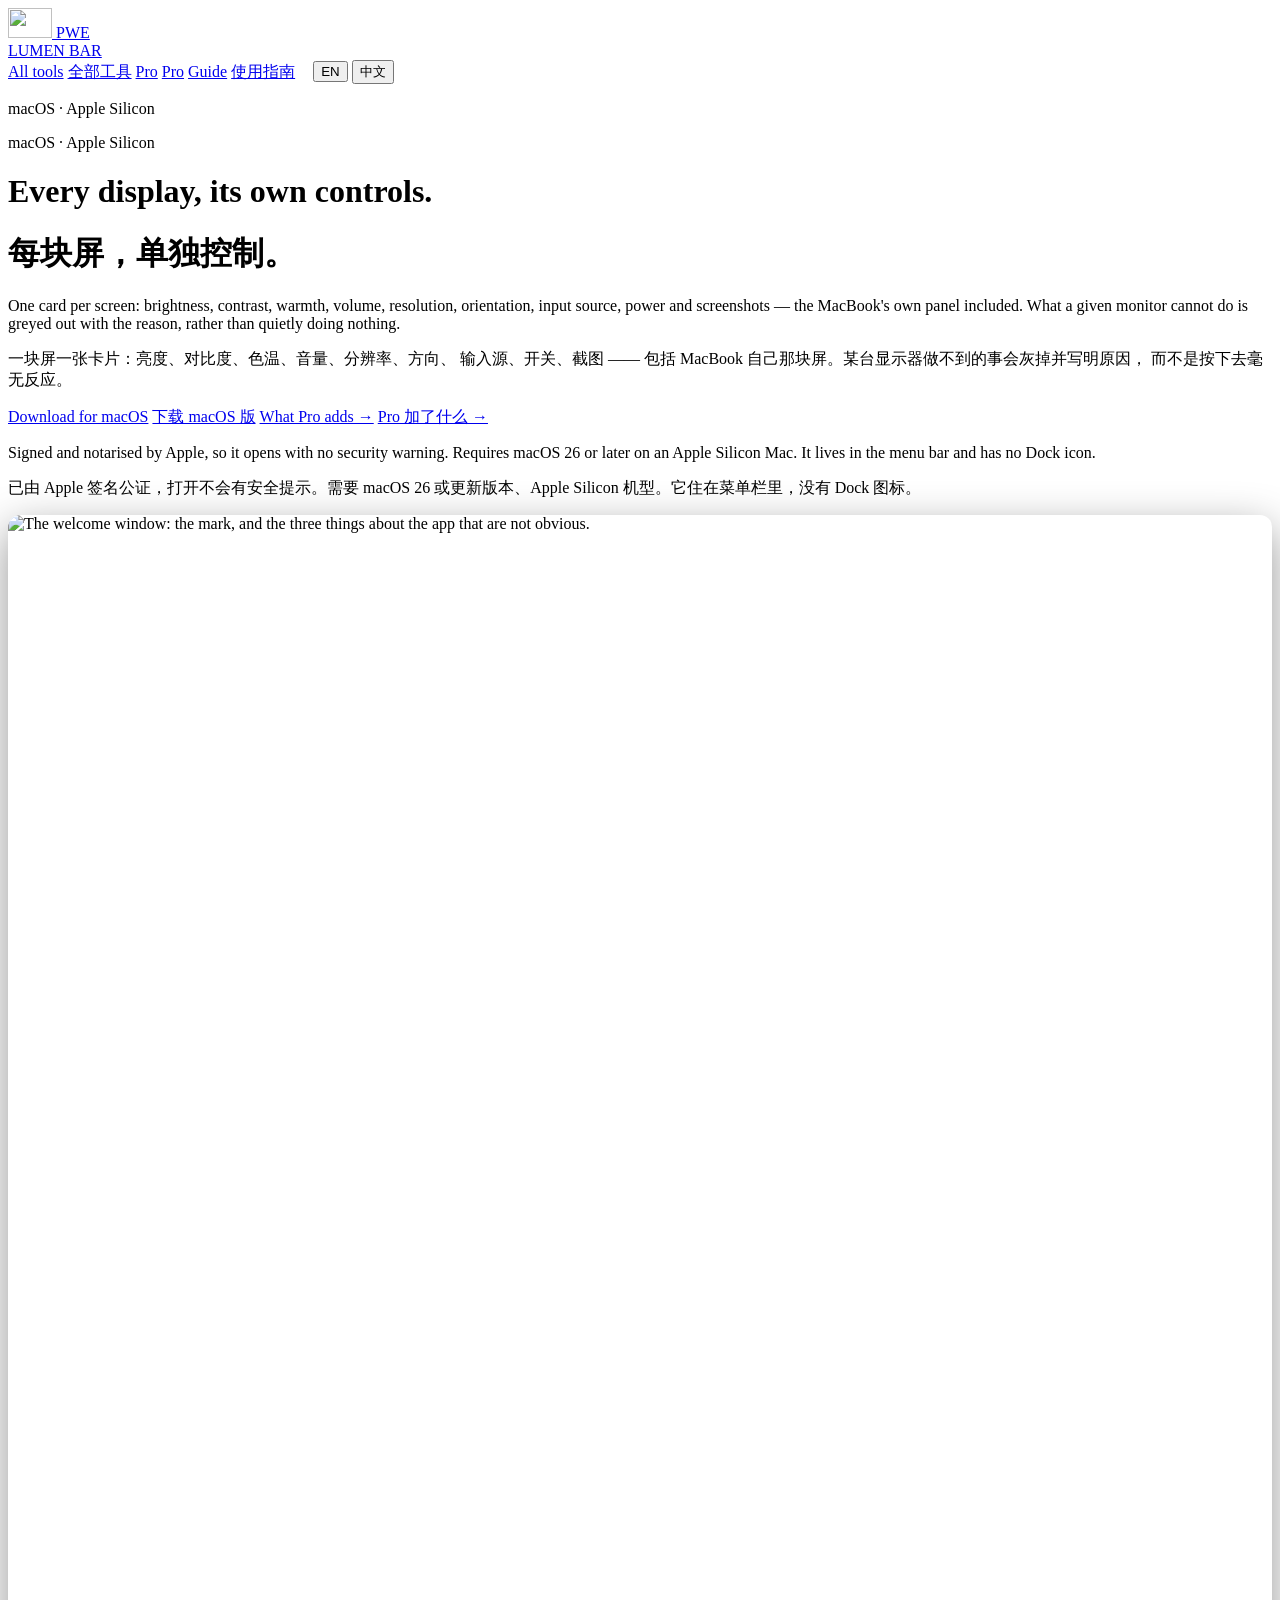
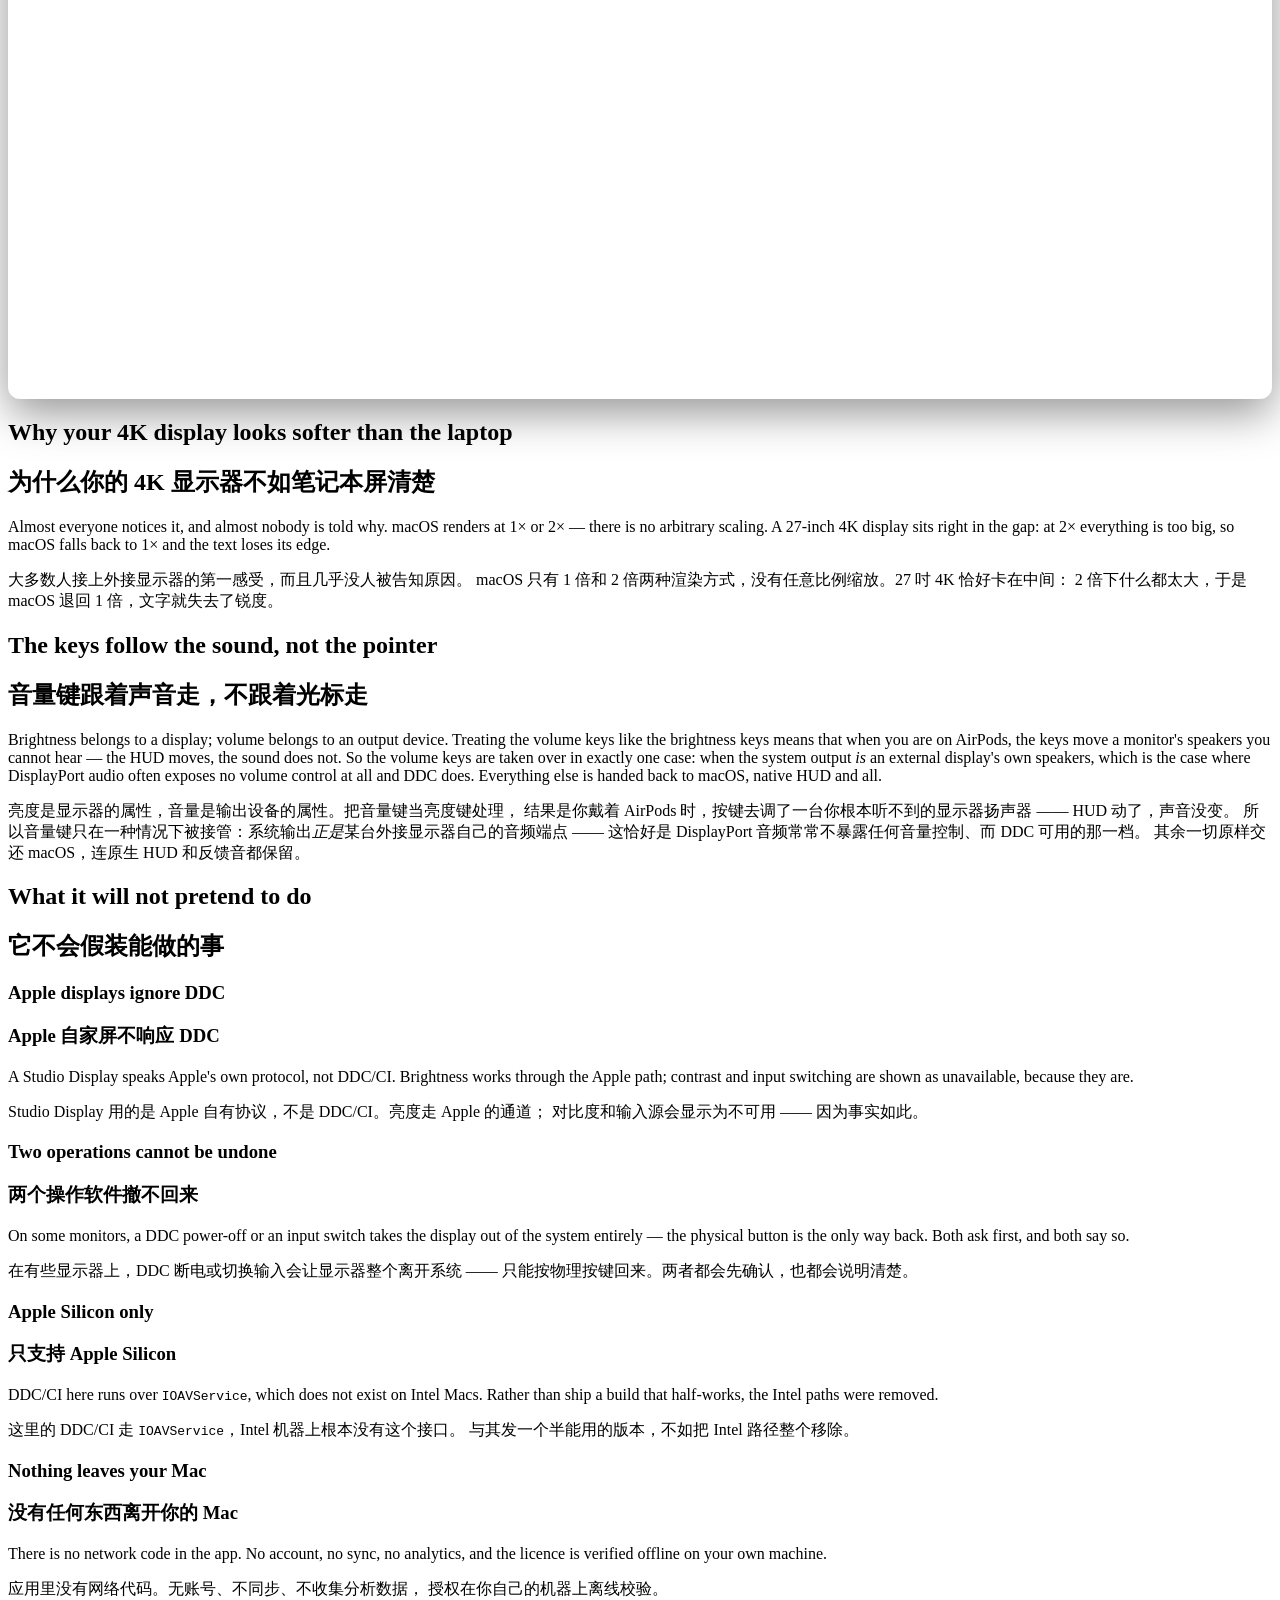
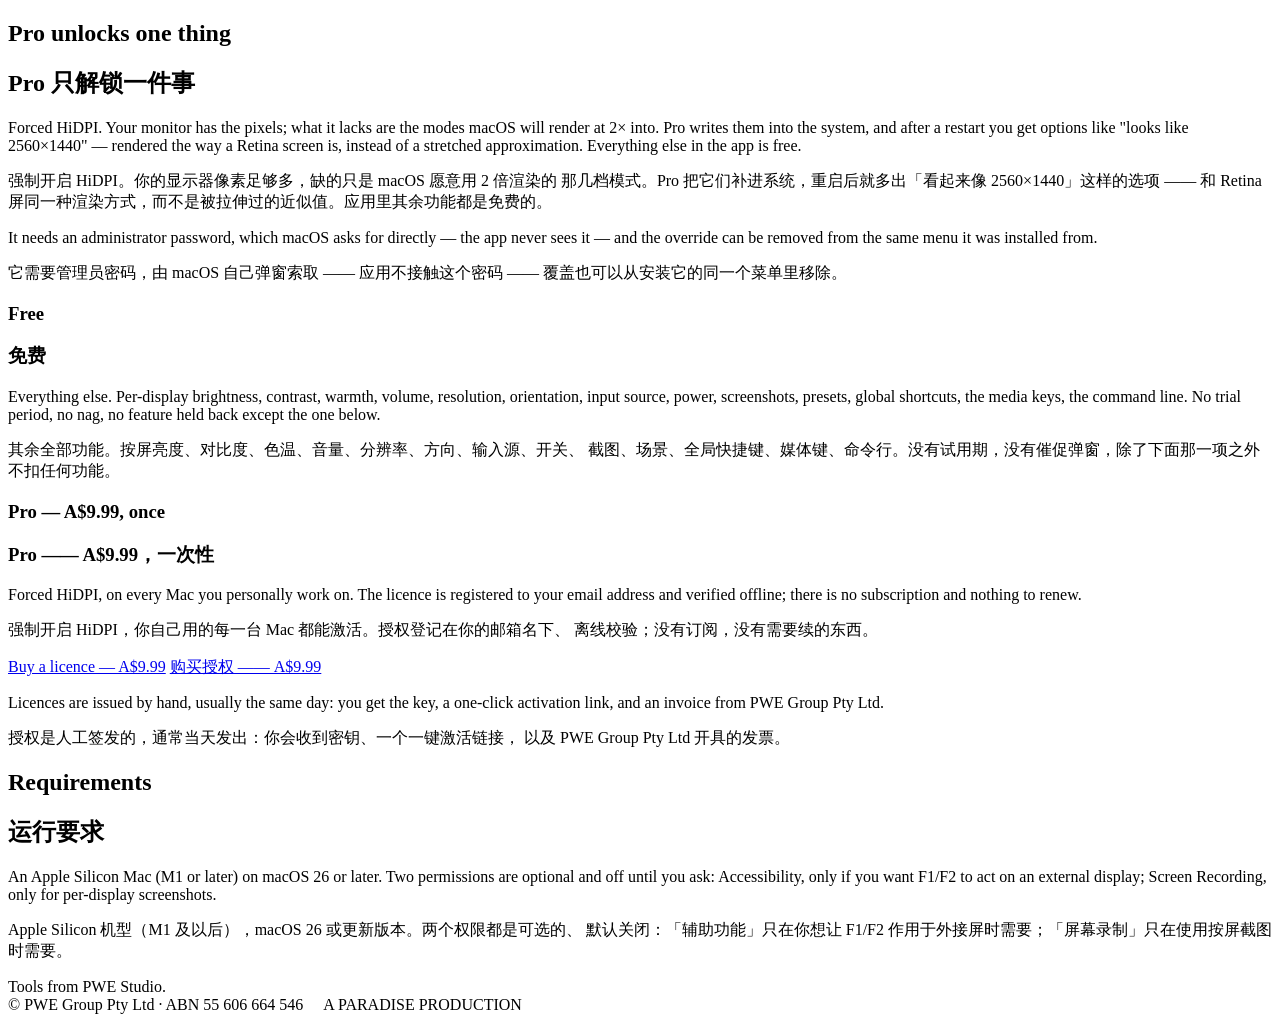
==== site/public/lumen/index.html @ f070adae "Ship the landing page at /lumen, priced, with a guide The page moves to /lumen to match the URL the " ====
<!DOCTYPE html>
<html lang="en">
<head>
<meta charset="utf-8">
<meta name="viewport" content="width=device-width, initial-scale=1">
<title>PWE Lumen Bar — every display, its own controls</title>
<meta name="description" content="A macOS menu bar display controller for Apple Silicon. Per-display brightness, contrast, warmth, volume, resolution, HiDPI, orientation, input source and power — the MacBook's own panel included.">
<link rel="preconnect" href="https://fonts.googleapis.com">
<link rel="preconnect" href="https://fonts.gstatic.com" crossorigin>
<link href="https://fonts.googleapis.com/css2?family=Inter:wght@400;500;600&family=Playfair+Display:wght@500;600&display=swap" rel="stylesheet">
<link rel="stylesheet" href="/style.css">
<link rel="icon" href="/favicon.ico" sizes="any">
<link rel="icon" href="/favicon.svg" type="image/svg+xml">
<link rel="apple-touch-icon" href="/apple-touch-icon.png">
<link rel="manifest" href="/site.webmanifest">
<link rel="canonical" href="https://pwestudio.site/lumen">
<meta property="og:type" content="website">
<meta property="og:site_name" content="PWE Studio">
<meta property="og:url" content="https://pwestudio.site/lumen">
<meta property="og:title" content="PWE Lumen Bar">
<meta property="og:description" content="Every display, its own controls. A macOS menu bar display controller for Apple Silicon.">
<meta name="theme-color" content="#0E1729">
<style>
/* Page-local: the product shots. Everything else is the shared system in /style.css. */
.lb-shot { margin: 0; }
.lb-shot img { display: block; width: 100%; height: auto; border-radius: 12px; }
.lb-hero-shot { box-shadow: 0 14px 44px rgba(0,0,0,0.42); border-radius: 12px; overflow: hidden; }
.lb-figure { margin: 34px 0; }
.lb-figure img { display: block; width: 100%; height: auto; }
</style>
</head>
<body>

<header class="band">
  <div class="wrap wide">
    <div class="bar">
      <a class="lockup" href="/">
        <img src="/wing-amber.svg" alt="" width="44" height="30">
        <span><span class="pwe">PWE</span><br><span class="sub">LUMEN&nbsp;BAR</span></span>
      </a>
      <div style="display:flex;align-items:center;gap:18px">
        <nav>
          <a href="/" data-lang="en">All tools</a>
          <a href="/" data-lang="zh">全部工具</a>
          <a href="#pro" data-lang="en">Pro</a>
          <a href="#pro" data-lang="zh">Pro</a>
          <a href="/lumen/guide" data-lang="en">Guide</a>
          <a href="/lumen/guide" data-lang="zh">使用指南</a>
        </nav>
        <div class="langs">
          <button type="button" data-set="en" aria-pressed="true">EN</button>
          <button type="button" data-set="zh" aria-pressed="false">中文</button>
        </div>
      </div>
    </div>

    <div class="hero-split">
      <div>
        <p class="eyebrow" data-lang="en">macOS · Apple Silicon</p>
        <p class="eyebrow" data-lang="zh">macOS · Apple Silicon</p>
        <h1 data-lang="en">Every display, its own controls.</h1>
        <h1 data-lang="zh">每块屏，单独控制。</h1>
        <p class="dek" data-lang="en">One card per screen: brightness, contrast, warmth, volume,
          resolution, orientation, input source, power and screenshots — the MacBook's own panel
          included. What a given monitor cannot do is greyed out with the reason, rather than
          quietly doing nothing.</p>
        <p class="dek" data-lang="zh">一块屏一张卡片：亮度、对比度、色温、音量、分辨率、方向、
          输入源、开关、截图 —— 包括 MacBook 自己那块屏。某台显示器做不到的事会灰掉并写明原因，
          而不是按下去毫无反应。</p>

        <div class="hero-cta">
          <a class="cta amber" href="/lumen/download/PWE-Lumen-Bar.dmg" data-lang="en">Download for macOS</a>
          <a class="cta amber" href="/lumen/download/PWE-Lumen-Bar.dmg" data-lang="zh">下载 macOS 版</a>
          <a class="cta light" href="#pro" data-lang="en">What Pro adds →</a>
          <a class="cta light" href="#pro" data-lang="zh">Pro 加了什么 →</a>
        </div>
        <p class="hero-note" data-lang="en">Signed and notarised by Apple, so it opens with no security
          warning. Requires macOS 26 or later on an Apple Silicon Mac. It lives in the menu bar and has
          no Dock icon.</p>
        <p class="hero-note" data-lang="zh">已由 Apple 签名公证，打开不会有安全提示。需要 macOS 26
          或更新版本、Apple Silicon 机型。它住在菜单栏里，没有 Dock 图标。</p>
      </div>

      <figure class="lb-shot lb-hero-shot">
        <!-- 🔴 Replace with a real capture of the panel, one per language.
             It needs a person at the keyboard: the popover cannot be captured
             from a script. -->
        <img src="/lumen/img/welcome.png" alt="The welcome window: the mark, and the three things about the app that are not obvious." loading="eager" width="920" height="1080">
      </figure>
    </div>
  </div>
</header>

<main class="wrap">

  <h2 data-lang="en">Why your 4K display looks softer than the laptop</h2>
  <h2 data-lang="zh">为什么你的 4K 显示器不如笔记本屏清楚</h2>
  <p class="lede" data-lang="en">Almost everyone notices it, and almost nobody is told why. macOS
    renders at 1× or 2× — there is no arbitrary scaling. A 27-inch 4K display sits right in the gap:
    at 2× everything is too big, so macOS falls back to 1× and the text loses its edge.</p>
  <p class="lede" data-lang="zh">大多数人接上外接显示器的第一感受，而且几乎没人被告知原因。
    macOS 只有 1 倍和 2 倍两种渲染方式，没有任意比例缩放。27 吋 4K 恰好卡在中间：
    2 倍下什么都太大，于是 macOS 退回 1 倍，文字就失去了锐度。</p>

  <h2 data-lang="en">The keys follow the sound, not the pointer</h2>
  <h2 data-lang="zh">音量键跟着声音走，不跟着光标走</h2>
  <p data-lang="en">Brightness belongs to a display; volume belongs to an output device. Treating the
    volume keys like the brightness keys means that when you are on AirPods, the keys move a monitor's
    speakers you cannot hear — the HUD moves, the sound does not. So the volume keys are taken over in
    exactly one case: when the system output <em>is</em> an external display's own speakers, which is
    the case where DisplayPort audio often exposes no volume control at all and DDC does. Everything
    else is handed back to macOS, native HUD and all.</p>
  <p data-lang="zh">亮度是显示器的属性，音量是输出设备的属性。把音量键当亮度键处理，
    结果是你戴着 AirPods 时，按键去调了一台你根本听不到的显示器扬声器 —— HUD 动了，声音没变。
    所以音量键只在一种情况下被接管：系统输出<em>正是</em>某台外接显示器自己的音频端点 ——
    这恰好是 DisplayPort 音频常常不暴露任何音量控制、而 DDC 可用的那一档。
    其余一切原样交还 macOS，连原生 HUD 和反馈音都保留。</p>

  <h2 data-lang="en">What it will not pretend to do</h2>
  <h2 data-lang="zh">它不会假装能做的事</h2>
  <div class="grid">
    <div class="card">
      <h3 data-lang="en">Apple displays ignore DDC</h3>
      <h3 data-lang="zh">Apple 自家屏不响应 DDC</h3>
      <p data-lang="en">A Studio Display speaks Apple's own protocol, not DDC/CI. Brightness works
        through the Apple path; contrast and input switching are shown as unavailable, because they
        are.</p>
      <p data-lang="zh">Studio Display 用的是 Apple 自有协议，不是 DDC/CI。亮度走 Apple 的通道；
        对比度和输入源会显示为不可用 —— 因为事实如此。</p>
    </div>
    <div class="card">
      <h3 data-lang="en">Two operations cannot be undone</h3>
      <h3 data-lang="zh">两个操作软件撤不回来</h3>
      <p data-lang="en">On some monitors, a DDC power-off or an input switch takes the display out of
        the system entirely — the physical button is the only way back. Both ask first, and both say
        so.</p>
      <p data-lang="zh">在有些显示器上，DDC 断电或切换输入会让显示器整个离开系统 ——
        只能按物理按键回来。两者都会先确认，也都会说明清楚。</p>
    </div>
    <div class="card">
      <h3 data-lang="en">Apple Silicon only</h3>
      <h3 data-lang="zh">只支持 Apple Silicon</h3>
      <p data-lang="en">DDC/CI here runs over <code>IOAVService</code>, which does not exist on Intel
        Macs. Rather than ship a build that half-works, the Intel paths were removed.</p>
      <p data-lang="zh">这里的 DDC/CI 走 <code>IOAVService</code>，Intel 机器上根本没有这个接口。
        与其发一个半能用的版本，不如把 Intel 路径整个移除。</p>
    </div>
    <div class="card">
      <h3 data-lang="en">Nothing leaves your Mac</h3>
      <h3 data-lang="zh">没有任何东西离开你的 Mac</h3>
      <p data-lang="en">There is no network code in the app. No account, no sync, no analytics, and the
        licence is verified offline on your own machine.</p>
      <p data-lang="zh">应用里没有网络代码。无账号、不同步、不收集分析数据，
        授权在你自己的机器上离线校验。</p>
    </div>
  </div>

  <div id="pro">
    <h2 data-lang="en">Pro unlocks one thing</h2>
    <h2 data-lang="zh">Pro 只解锁一件事</h2>
  </div>
  <p class="lede" data-lang="en">Forced HiDPI. Your monitor has the pixels; what it lacks are the modes
    macOS will render at 2× into. Pro writes them into the system, and after a restart you get options
    like "looks like 2560×1440" — rendered the way a Retina screen is, instead of a stretched
    approximation. Everything else in the app is free.</p>
  <p class="lede" data-lang="zh">强制开启 HiDPI。你的显示器像素足够多，缺的只是 macOS 愿意用 2 倍渲染的
    那几档模式。Pro 把它们补进系统，重启后就多出「看起来像 2560×1440」这样的选项 ——
    和 Retina 屏同一种渲染方式，而不是被拉伸过的近似值。应用里其余功能都是免费的。</p>
  <p data-lang="en">It needs an administrator password, which macOS asks for directly — the app never
    sees it — and the override can be removed from the same menu it was installed from.</p>
  <p data-lang="zh">它需要管理员密码，由 macOS 自己弹窗索取 —— 应用不接触这个密码 ——
    覆盖也可以从安装它的同一个菜单里移除。</p>

  <div class="grid">
    <div class="card">
      <h3 data-lang="en">Free</h3>
      <h3 data-lang="zh">免费</h3>
      <p data-lang="en">Everything else. Per-display brightness, contrast, warmth, volume, resolution,
        orientation, input source, power, screenshots, presets, global shortcuts, the media keys, the
        command line. No trial period, no nag, no feature held back except the one below.</p>
      <p data-lang="zh">其余全部功能。按屏亮度、对比度、色温、音量、分辨率、方向、输入源、开关、
        截图、场景、全局快捷键、媒体键、命令行。没有试用期，没有催促弹窗，除了下面那一项之外
        不扣任何功能。</p>
    </div>
    <div class="card">
      <h3 data-lang="en">Pro — A$9.99, once</h3>
      <h3 data-lang="zh">Pro —— A$9.99，一次性</h3>
      <p data-lang="en">Forced HiDPI, on every Mac you personally work on. The licence is registered to
        your email address and verified offline; there is no subscription and nothing to renew.</p>
      <p data-lang="zh">强制开启 HiDPI，你自己用的每一台 Mac 都能激活。授权登记在你的邮箱名下、
        离线校验；没有订阅，没有需要续的东西。</p>
      <p>
        <a class="cta amber" href="mailto:lee.liu.melbourne@gmail.com?subject=PWE%20Lumen%20Bar%20Pro%20licence&body=Hi%20Lee%2C%0A%0AI%27d%20like%20to%20buy%20a%20PWE%20Lumen%20Bar%20Pro%20licence%20%28A%249.99%29.%0A%0AName%3A%0AEmail%20the%20licence%20should%20be%20registered%20to%3A%0A%0AThanks%2C%0A" data-lang="en">Buy a licence — A$9.99</a>
        <a class="cta amber" href="mailto:lee.liu.melbourne@gmail.com?subject=PWE%20Lumen%20Bar%20Pro%20%E6%8E%88%E6%9D%83&body=Lee%20%E4%BD%A0%E5%A5%BD%EF%BC%8C%0A%0A%E6%88%91%E6%83%B3%E8%B4%AD%E4%B9%B0%E4%B8%80%E5%BC%A0%20PWE%20Lumen%20Bar%20Pro%20%E6%8E%88%E6%9D%83%EF%BC%88A%249.99%EF%BC%89%E3%80%82%0A%0A%E5%A7%93%E5%90%8D%EF%BC%9A%0A%E6%8E%88%E6%9D%83%E7%99%BB%E8%AE%B0%E9%82%AE%E7%AE%B1%EF%BC%9A%0A%0A%E8%B0%A2%E8%B0%A2%EF%BC%8C%0A" data-lang="zh">购买授权 —— A$9.99</a>
      </p>
    </div>
  </div>
  <p class="hero-note" data-lang="en">Licences are issued by hand, usually the same day: you get the key,
    a one-click activation link, and an invoice from PWE Group Pty Ltd.</p>
  <p class="hero-note" data-lang="zh">授权是人工签发的，通常当天发出：你会收到密钥、一个一键激活链接，
    以及 PWE Group Pty Ltd 开具的发票。</p>

  <h2 data-lang="en">Requirements</h2>
  <h2 data-lang="zh">运行要求</h2>
  <p data-lang="en">An Apple Silicon Mac (M1 or later) on macOS 26 or later. Two permissions are
    optional and off until you ask: Accessibility, only if you want F1/F2 to act on an external
    display; Screen Recording, only for per-display screenshots.</p>
  <p data-lang="zh">Apple Silicon 机型（M1 及以后），macOS 26 或更新版本。两个权限都是可选的、
    默认关闭：「辅助功能」只在你想让 F1/F2 作用于外接屏时需要；「屏幕录制」只在使用按屏截图时需要。</p>

</main>

<footer class="wrap wide">
  <span><span class="sig">Tools from PWE Studio.</span><br>© PWE Group Pty Ltd · ABN 55 606 664 546</span>
  <span class="credit"><img src="/wing-navy.svg" alt="" width="16" height="11">A PARADISE PRODUCTION</span>
</footer>

<script>
(function () {
  var saved = null;
  try { saved = localStorage.getItem("pwe-lang"); } catch (e) {}
  var prefersZh = (navigator.language || "en").toLowerCase().indexOf("zh") === 0;
  set(saved || (prefersZh ? "zh" : "en"));
  document.querySelectorAll(".langs button").forEach(function (b) {
    b.addEventListener("click", function () { set(b.dataset.set); });
  });
  function set(l) {
    document.documentElement.lang = l;
    try { localStorage.setItem("pwe-lang", l); } catch (e) {}
    document.querySelectorAll(".langs button").forEach(function (b) {
      b.setAttribute("aria-pressed", String(b.dataset.set === l));
    });
  }
})();
</script>
</body>
</html>
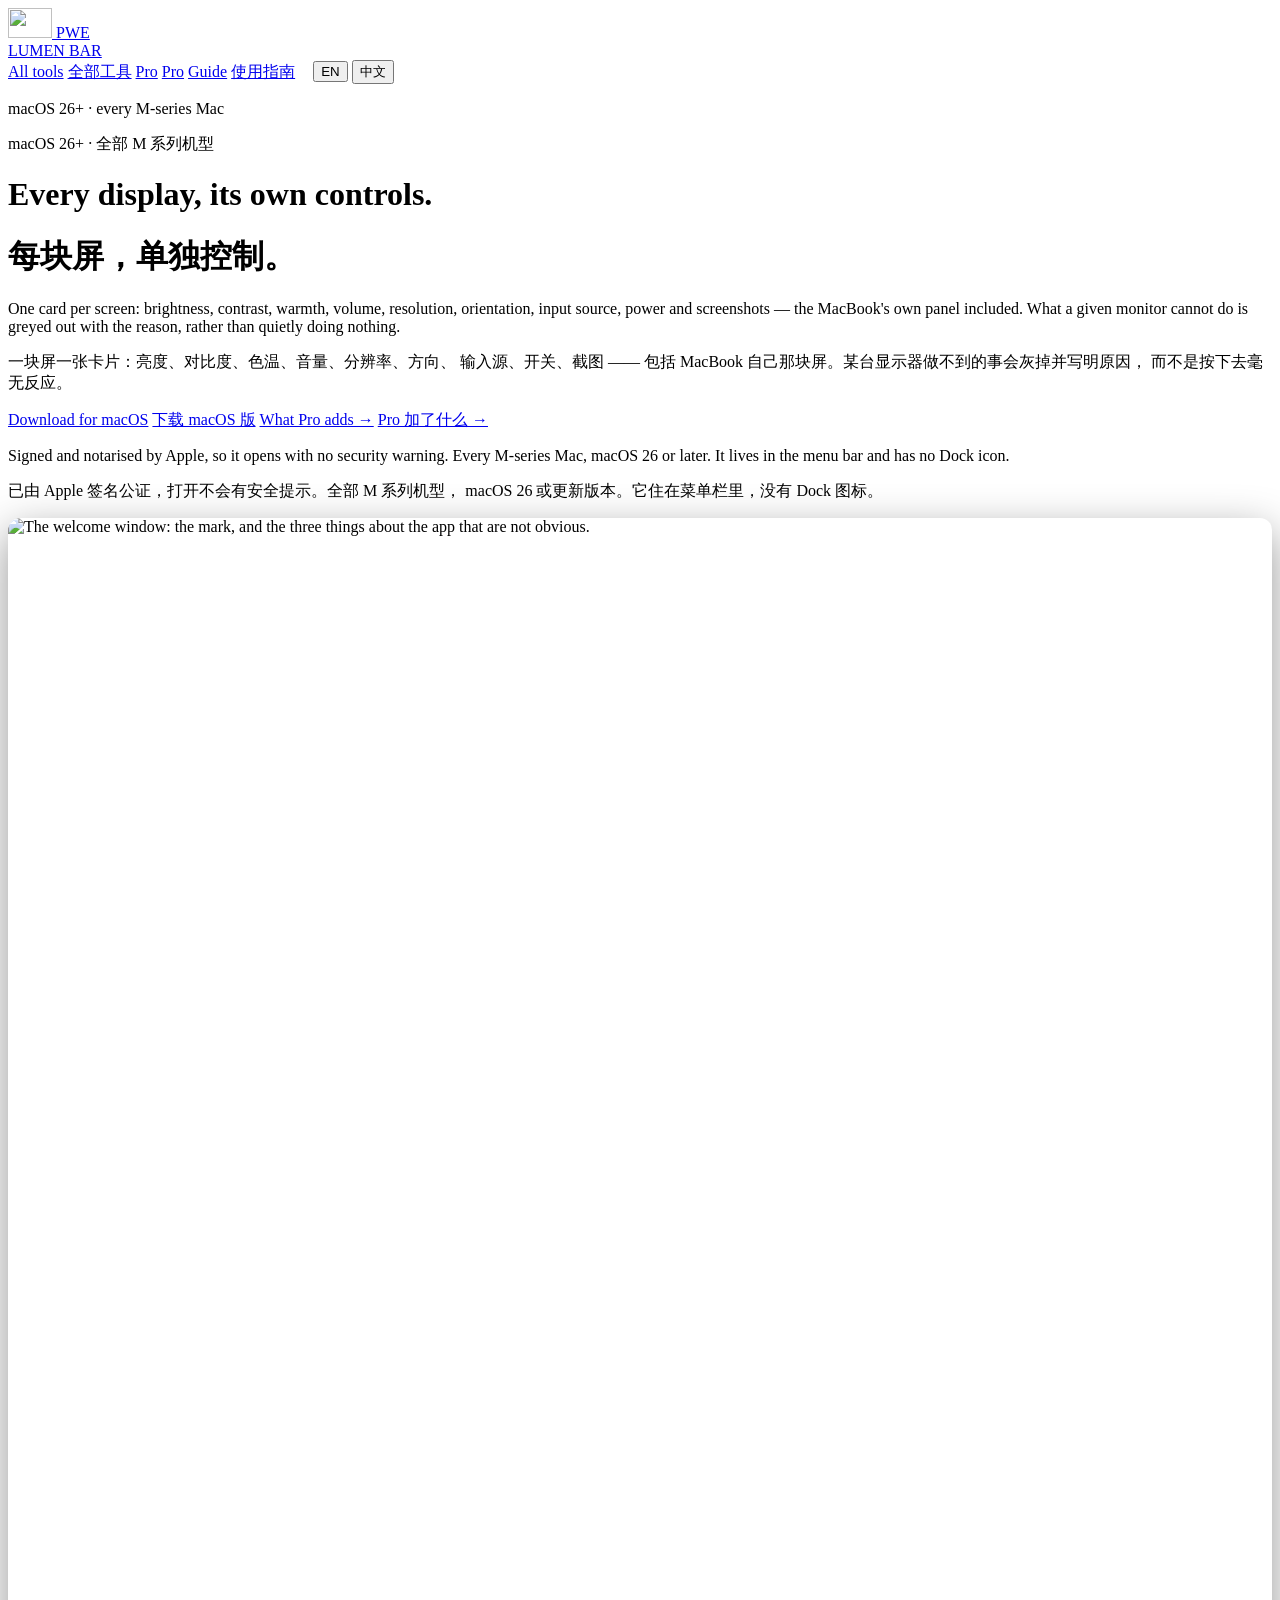
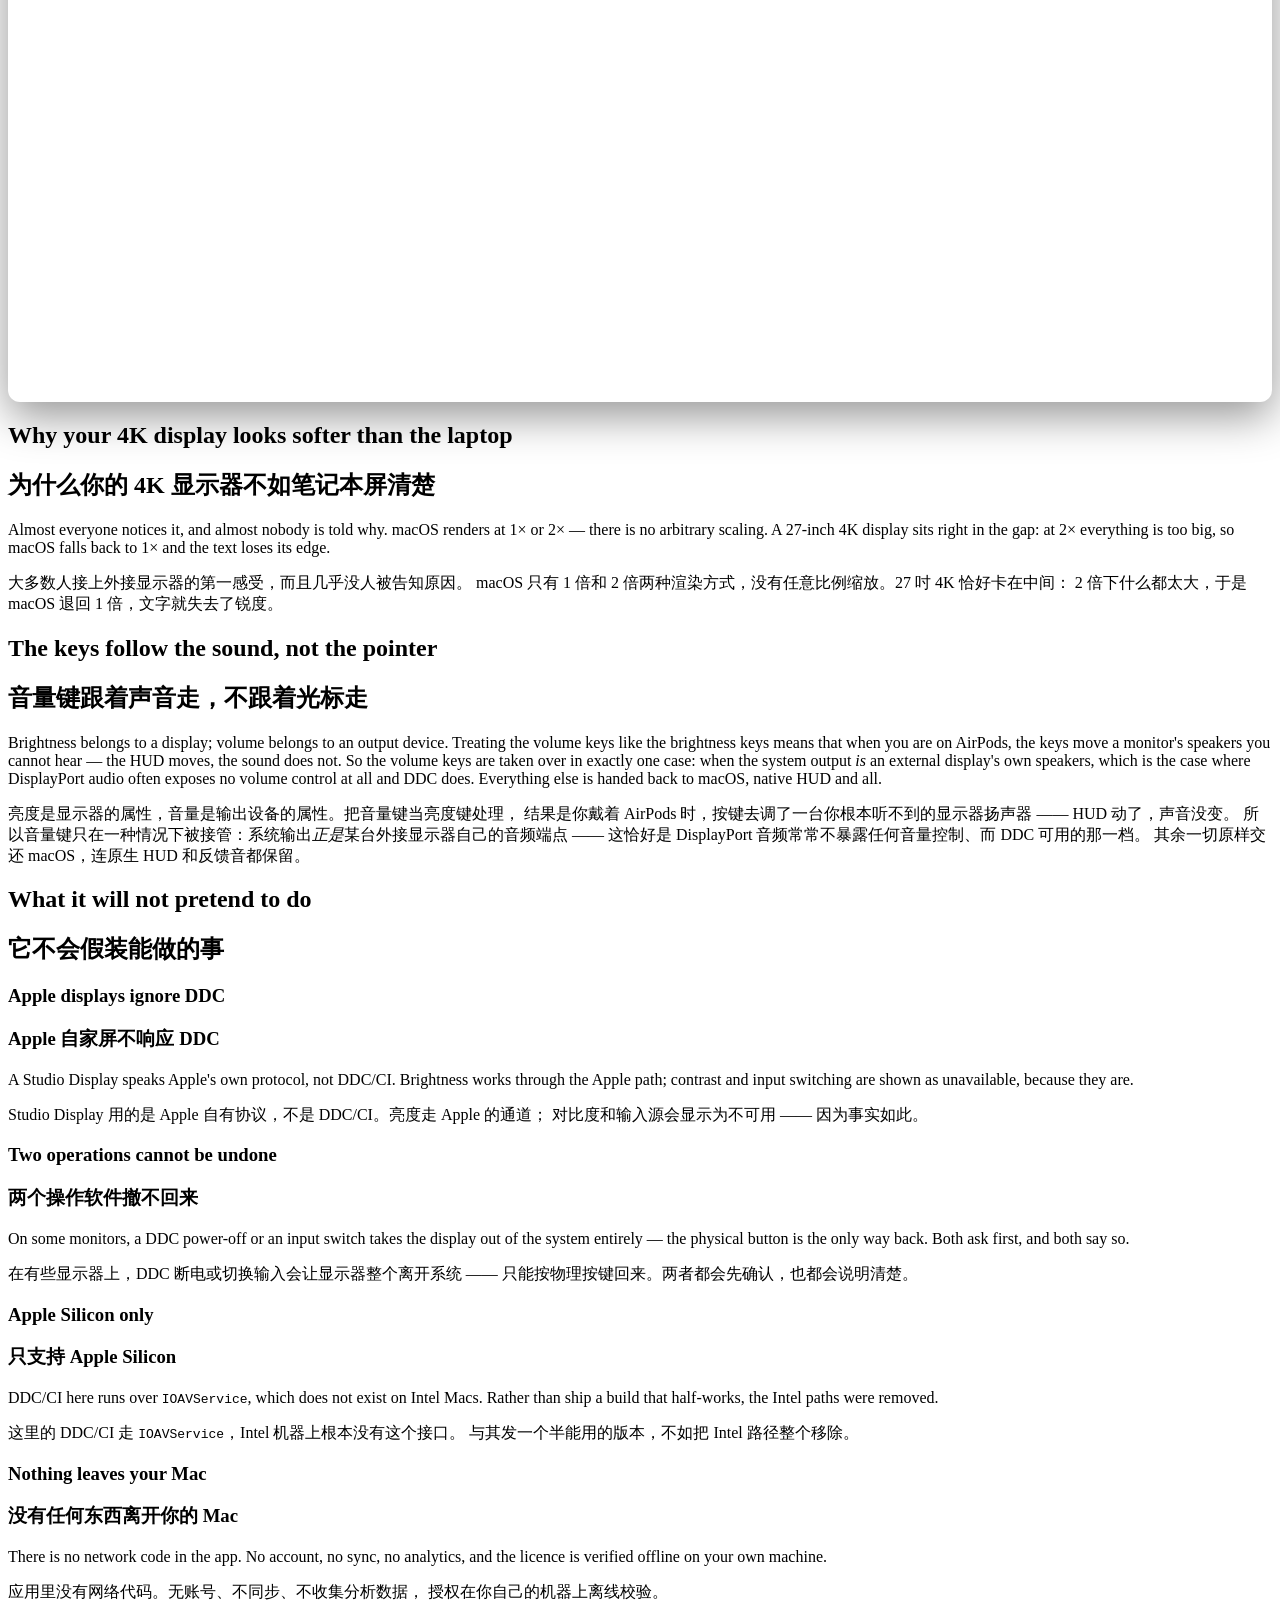
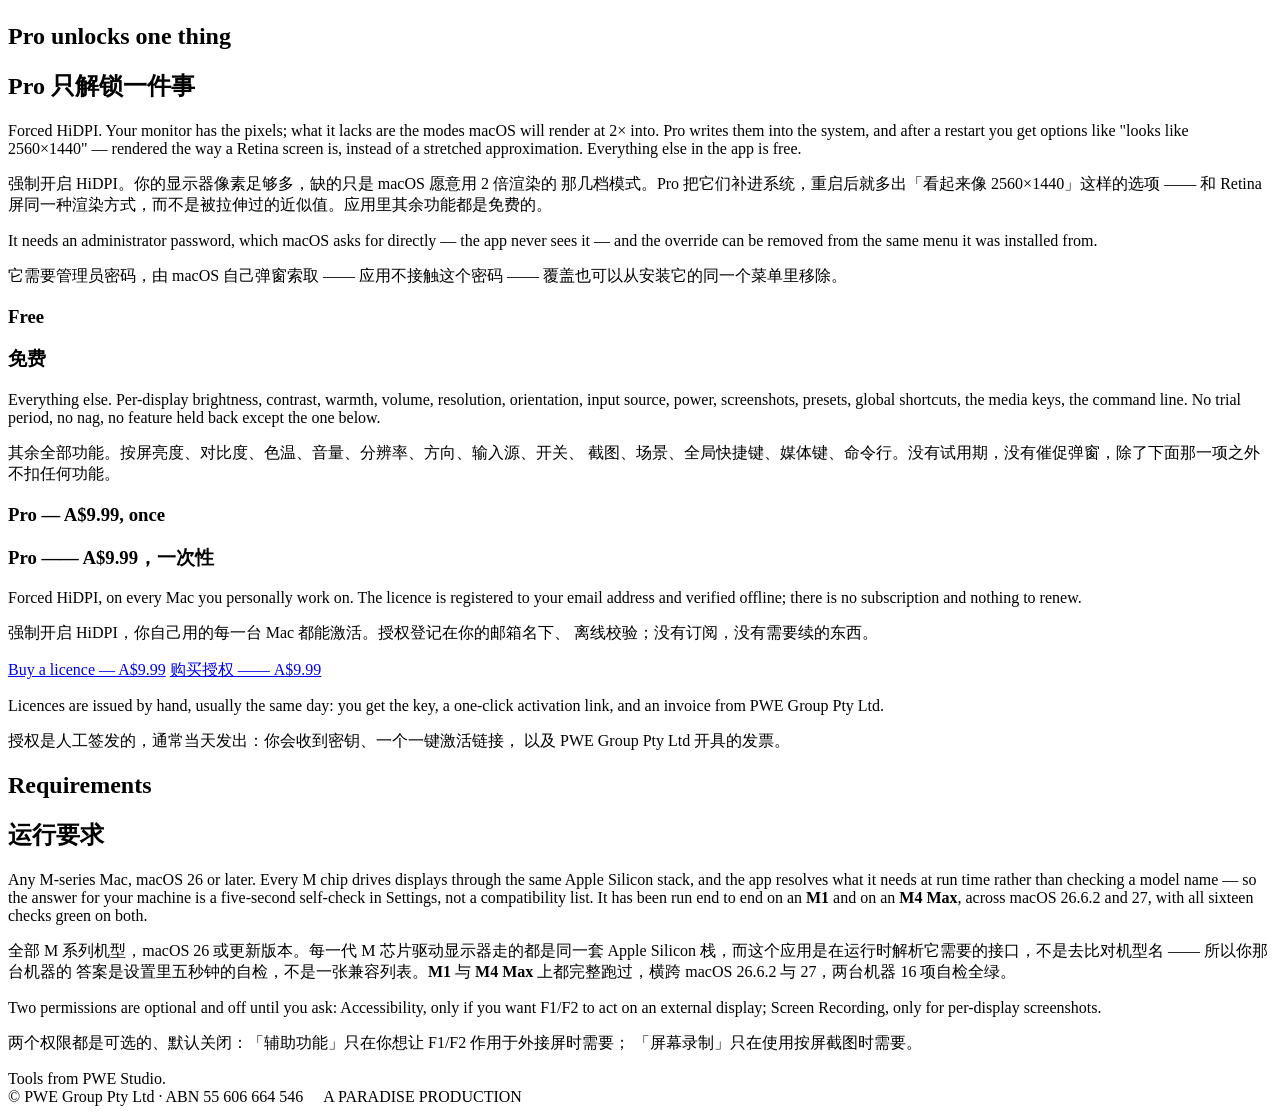
==== commit b858278a: "Say every M-series chip, and say why that is a claim about the code M1 and M4 Max both come back gre" ====
--- a/site/public/lumen/index.html
+++ b/site/public/lumen/index.html
@@ -4,7 +4,7 @@
 <meta charset="utf-8">
 <meta name="viewport" content="width=device-width, initial-scale=1">
 <title>PWE Lumen Bar — every display, its own controls</title>
-<meta name="description" content="A macOS menu bar display controller for Apple Silicon. Per-display brightness, contrast, warmth, volume, resolution, HiDPI, orientation, input source and power — the MacBook's own panel included.">
+<meta name="description" content="A macOS menu bar display controller for every M-series Mac. Per-display brightness, contrast, warmth, volume, resolution, HiDPI, orientation, input source and power — the MacBook's own panel included.">
 <link rel="preconnect" href="https://fonts.googleapis.com">
 <link rel="preconnect" href="https://fonts.gstatic.com" crossorigin>
 <link href="https://fonts.googleapis.com/css2?family=Inter:wght@400;500;600&family=Playfair+Display:wght@500;600&display=swap" rel="stylesheet">
@@ -56,8 +56,8 @@
 
     <div class="hero-split">
       <div>
-        <p class="eyebrow" data-lang="en">macOS · Apple Silicon</p>
-        <p class="eyebrow" data-lang="zh">macOS · Apple Silicon</p>
+        <p class="eyebrow" data-lang="en">macOS 26+ · every M-series Mac</p>
+        <p class="eyebrow" data-lang="zh">macOS 26+ · 全部 M 系列机型</p>
         <h1 data-lang="en">Every display, its own controls.</h1>
         <h1 data-lang="zh">每块屏，单独控制。</h1>
         <p class="dek" data-lang="en">One card per screen: brightness, contrast, warmth, volume,
@@ -75,10 +75,10 @@
           <a class="cta light" href="#pro" data-lang="zh">Pro 加了什么 →</a>
         </div>
         <p class="hero-note" data-lang="en">Signed and notarised by Apple, so it opens with no security
-          warning. Requires macOS 26 or later on an Apple Silicon Mac. It lives in the menu bar and has
-          no Dock icon.</p>
-        <p class="hero-note" data-lang="zh">已由 Apple 签名公证，打开不会有安全提示。需要 macOS 26
-          或更新版本、Apple Silicon 机型。它住在菜单栏里，没有 Dock 图标。</p>
+          warning. Every M-series Mac, macOS 26 or later. It lives in the menu bar and has no Dock
+          icon.</p>
+        <p class="hero-note" data-lang="zh">已由 Apple 签名公证，打开不会有安全提示。全部 M 系列机型，
+          macOS 26 或更新版本。它住在菜单栏里，没有 Dock 图标。</p>
       </div>
 
       <figure class="lb-shot lb-hero-shot">
@@ -202,11 +202,19 @@
 
   <h2 data-lang="en">Requirements</h2>
   <h2 data-lang="zh">运行要求</h2>
-  <p data-lang="en">An Apple Silicon Mac (M1 or later) on macOS 26 or later. Two permissions are
-    optional and off until you ask: Accessibility, only if you want F1/F2 to act on an external
-    display; Screen Recording, only for per-display screenshots.</p>
-  <p data-lang="zh">Apple Silicon 机型（M1 及以后），macOS 26 或更新版本。两个权限都是可选的、
-    默认关闭：「辅助功能」只在你想让 F1/F2 作用于外接屏时需要；「屏幕录制」只在使用按屏截图时需要。</p>
+  <p data-lang="en">Any M-series Mac, macOS 26 or later. Every M chip drives displays through the same
+    Apple Silicon stack, and the app resolves what it needs at run time rather than checking a model
+    name — so the answer for your machine is a five-second self-check in Settings, not a compatibility
+    list. It has been run end to end on an <strong>M1</strong> and on an <strong>M4 Max</strong>,
+    across macOS 26.6.2 and 27, with all sixteen checks green on both.</p>
+  <p data-lang="zh">全部 M 系列机型，macOS 26 或更新版本。每一代 M 芯片驱动显示器走的都是同一套
+    Apple Silicon 栈，而这个应用是在运行时解析它需要的接口，不是去比对机型名 —— 所以你那台机器的
+    答案是设置里五秒钟的自检，不是一张兼容列表。<strong>M1</strong> 与 <strong>M4 Max</strong>
+    上都完整跑过，横跨 macOS 26.6.2 与 27，两台机器 16 项自检全绿。</p>
+  <p data-lang="en">Two permissions are optional and off until you ask: Accessibility, only if you want
+    F1/F2 to act on an external display; Screen Recording, only for per-display screenshots.</p>
+  <p data-lang="zh">两个权限都是可选的、默认关闭：「辅助功能」只在你想让 F1/F2 作用于外接屏时需要；
+    「屏幕录制」只在使用按屏截图时需要。</p>
 
 </main>
 
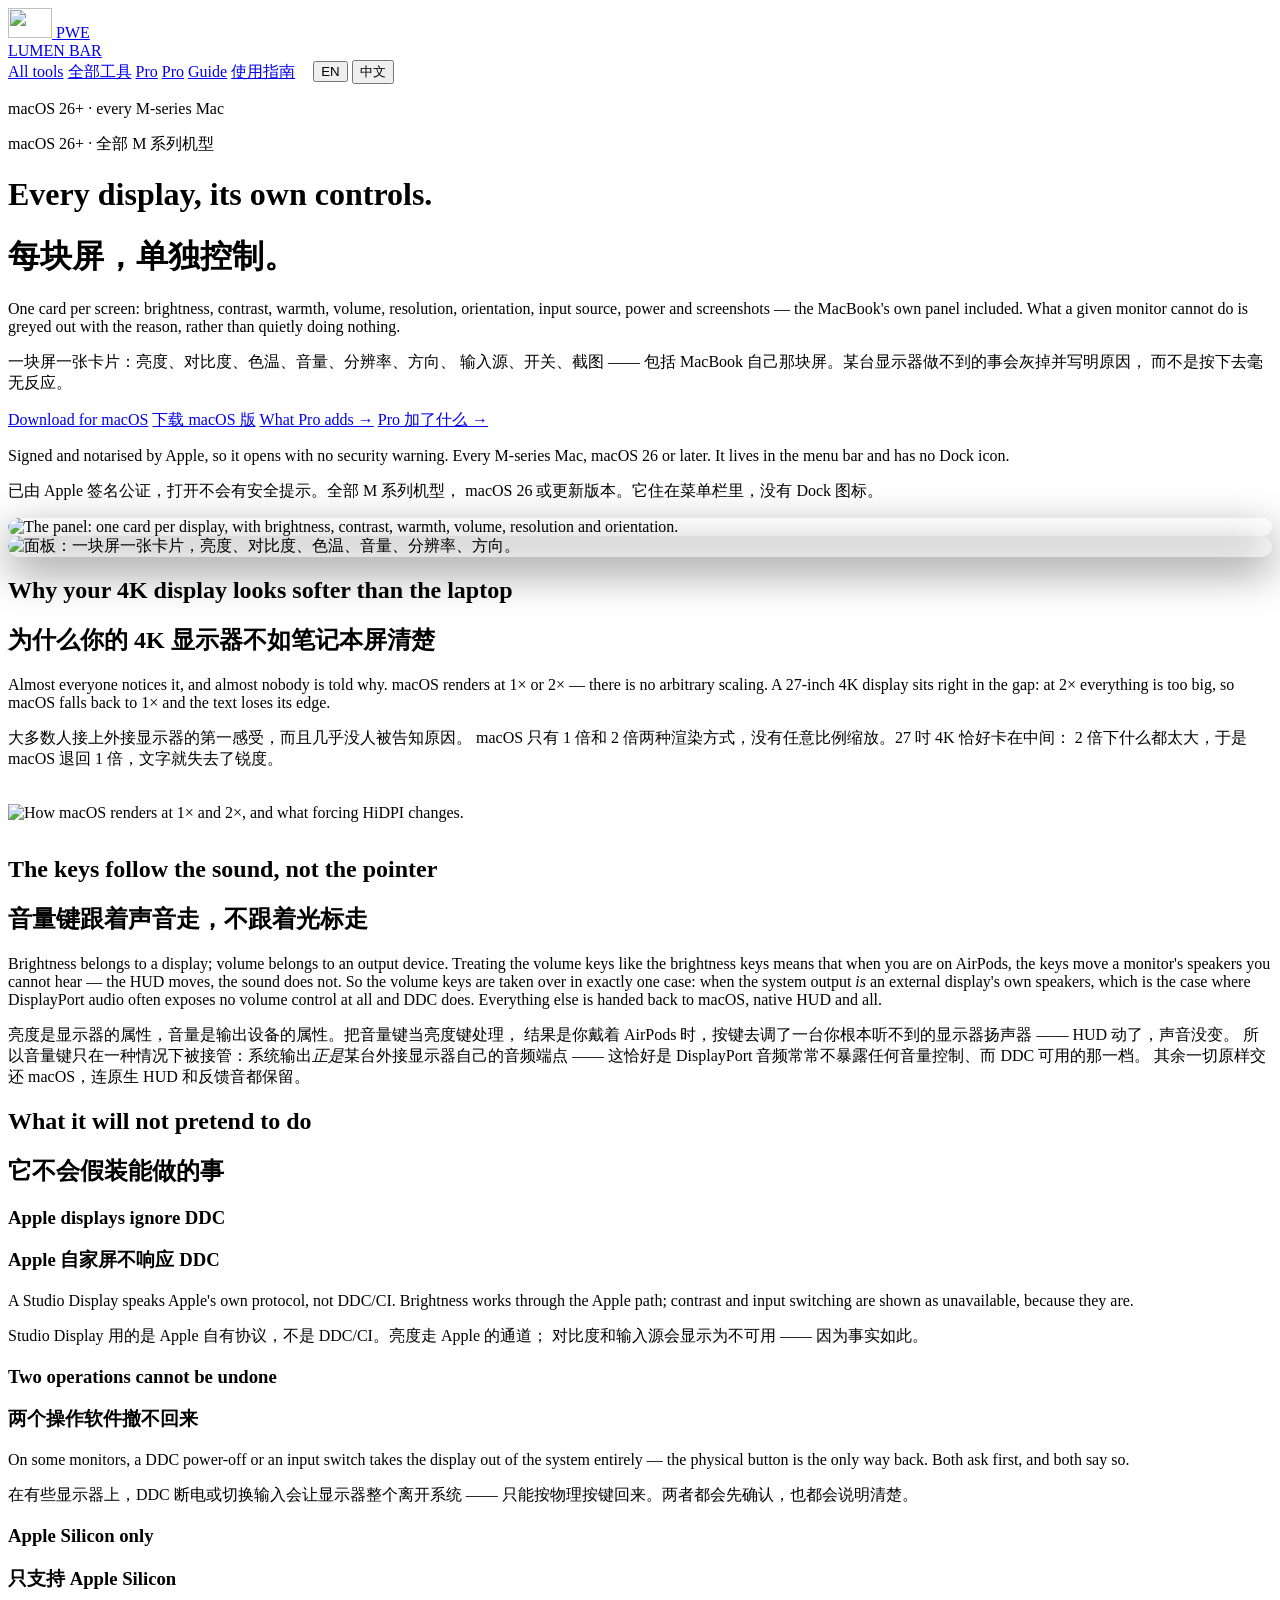
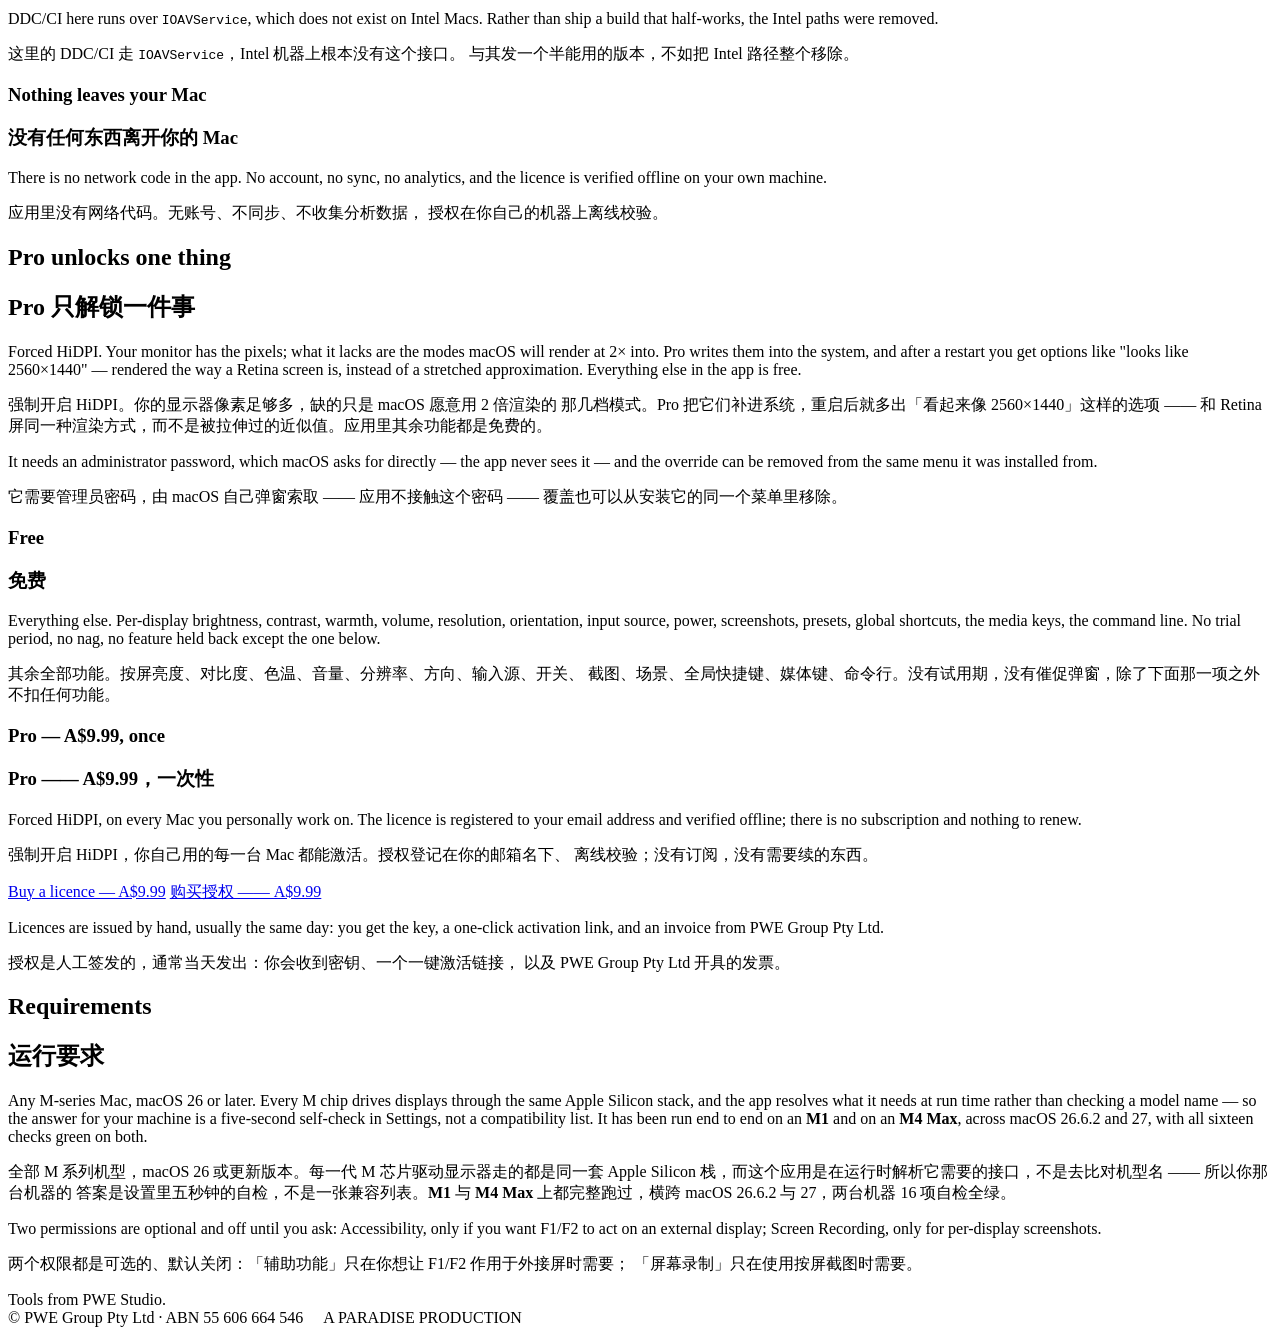
==== commit 69d2810e: "Give every figure an English twin, and put them on the site The guide figures were only ever drawn i" ====
--- a/site/public/lumen/index.html
+++ b/site/public/lumen/index.html
@@ -81,11 +81,11 @@
           macOS 26 或更新版本。它住在菜单栏里，没有 Dock 图标。</p>
       </div>
 
-      <figure class="lb-shot lb-hero-shot">
-        <!-- 🔴 Replace with a real capture of the panel, one per language.
-             It needs a person at the keyboard: the popover cannot be captured
-             from a script. -->
-        <img src="/lumen/img/welcome.png" alt="The welcome window: the mark, and the three things about the app that are not obvious." loading="eager" width="920" height="1080">
+      <figure class="lb-shot lb-hero-shot" data-lang="en">
+        <img src="/lumen/img/panel-en.svg" alt="The panel: one card per display, with brightness, contrast, warmth, volume, resolution and orientation." loading="eager">
+      </figure>
+      <figure class="lb-shot lb-hero-shot" data-lang="zh">
+        <img src="/lumen/img/panel.svg" alt="面板：一块屏一张卡片，亮度、对比度、色温、音量、分辨率、方向。" loading="eager">
       </figure>
     </div>
   </div>
@@ -101,6 +101,10 @@
   <p class="lede" data-lang="zh">大多数人接上外接显示器的第一感受，而且几乎没人被告知原因。
     macOS 只有 1 倍和 2 倍两种渲染方式，没有任意比例缩放。27 吋 4K 恰好卡在中间：
     2 倍下什么都太大，于是 macOS 退回 1 倍，文字就失去了锐度。</p>
+
+  <figure class="lb-figure">
+    <img src="/lumen/img/hidpi-explained.svg" alt="How macOS renders at 1× and 2×, and what forcing HiDPI changes." loading="lazy">
+  </figure>
 
   <h2 data-lang="en">The keys follow the sound, not the pointer</h2>
   <h2 data-lang="zh">音量键跟着声音走，不跟着光标走</h2>
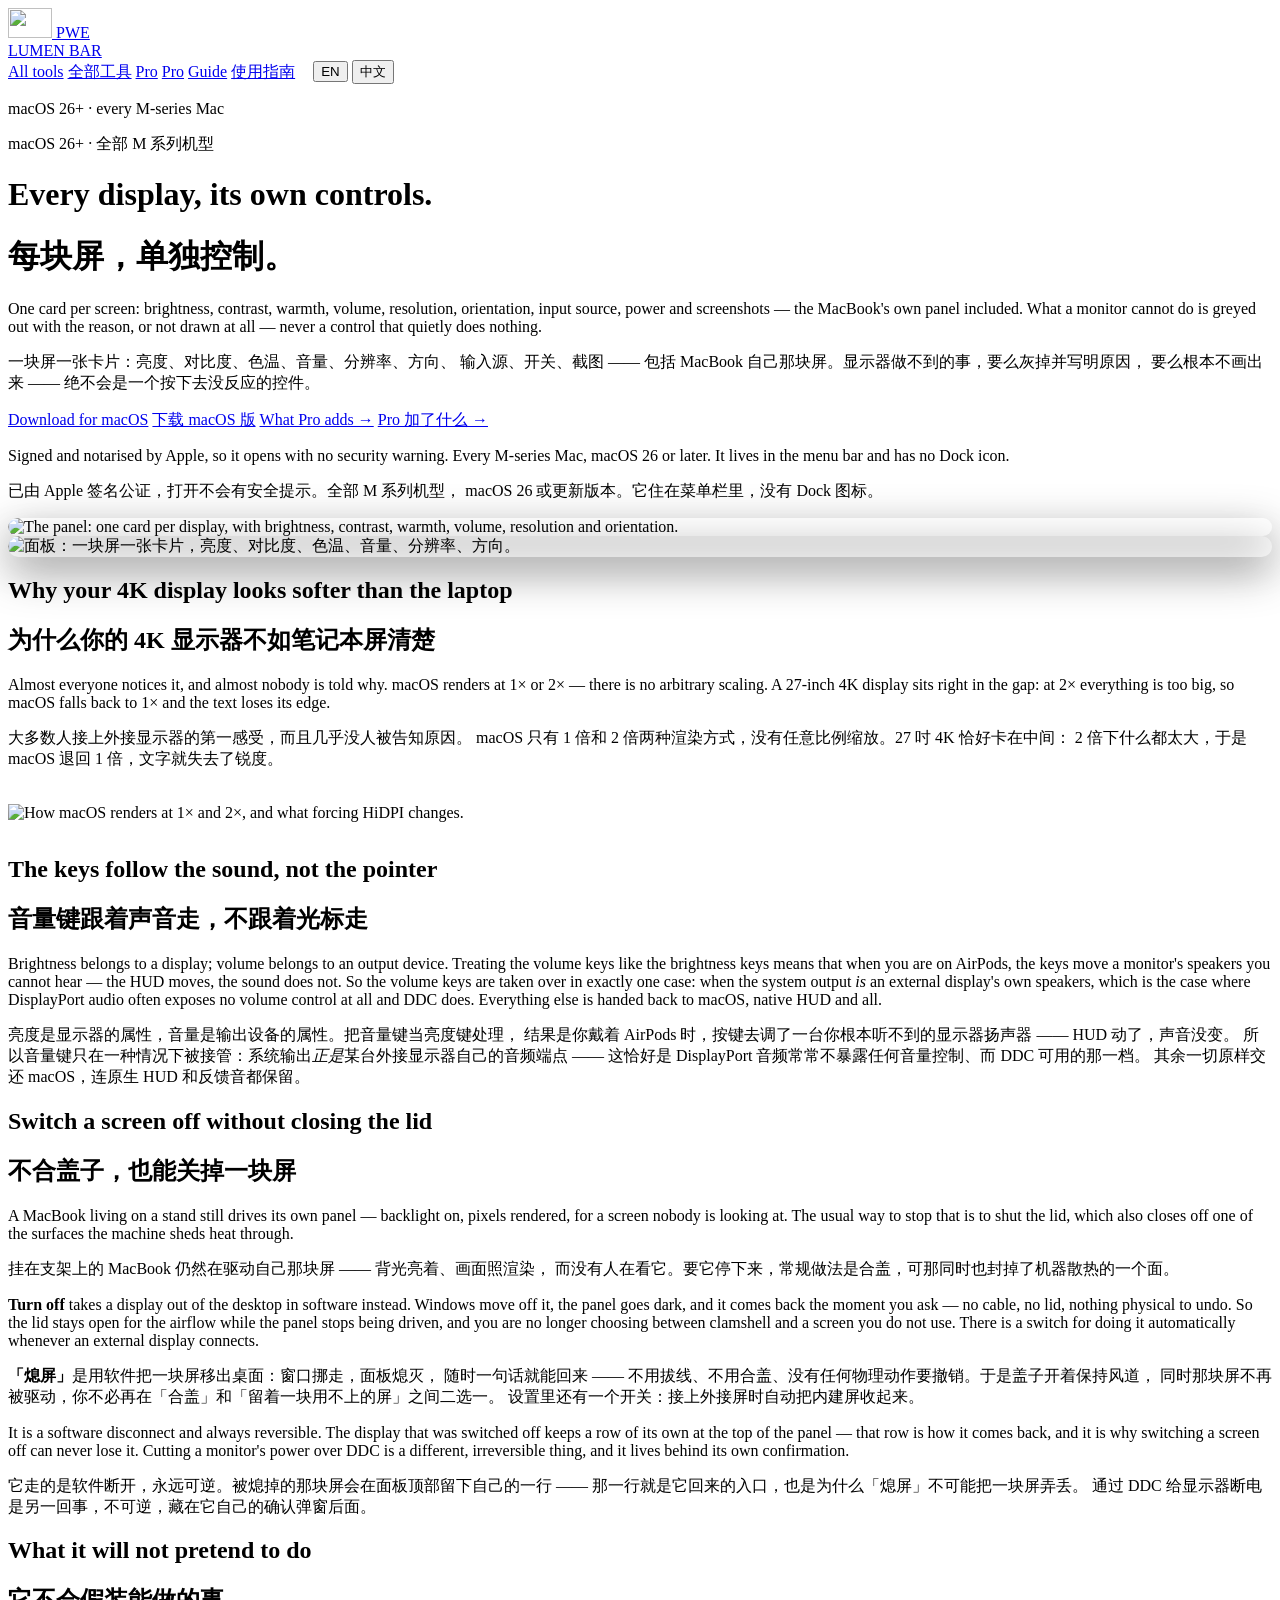
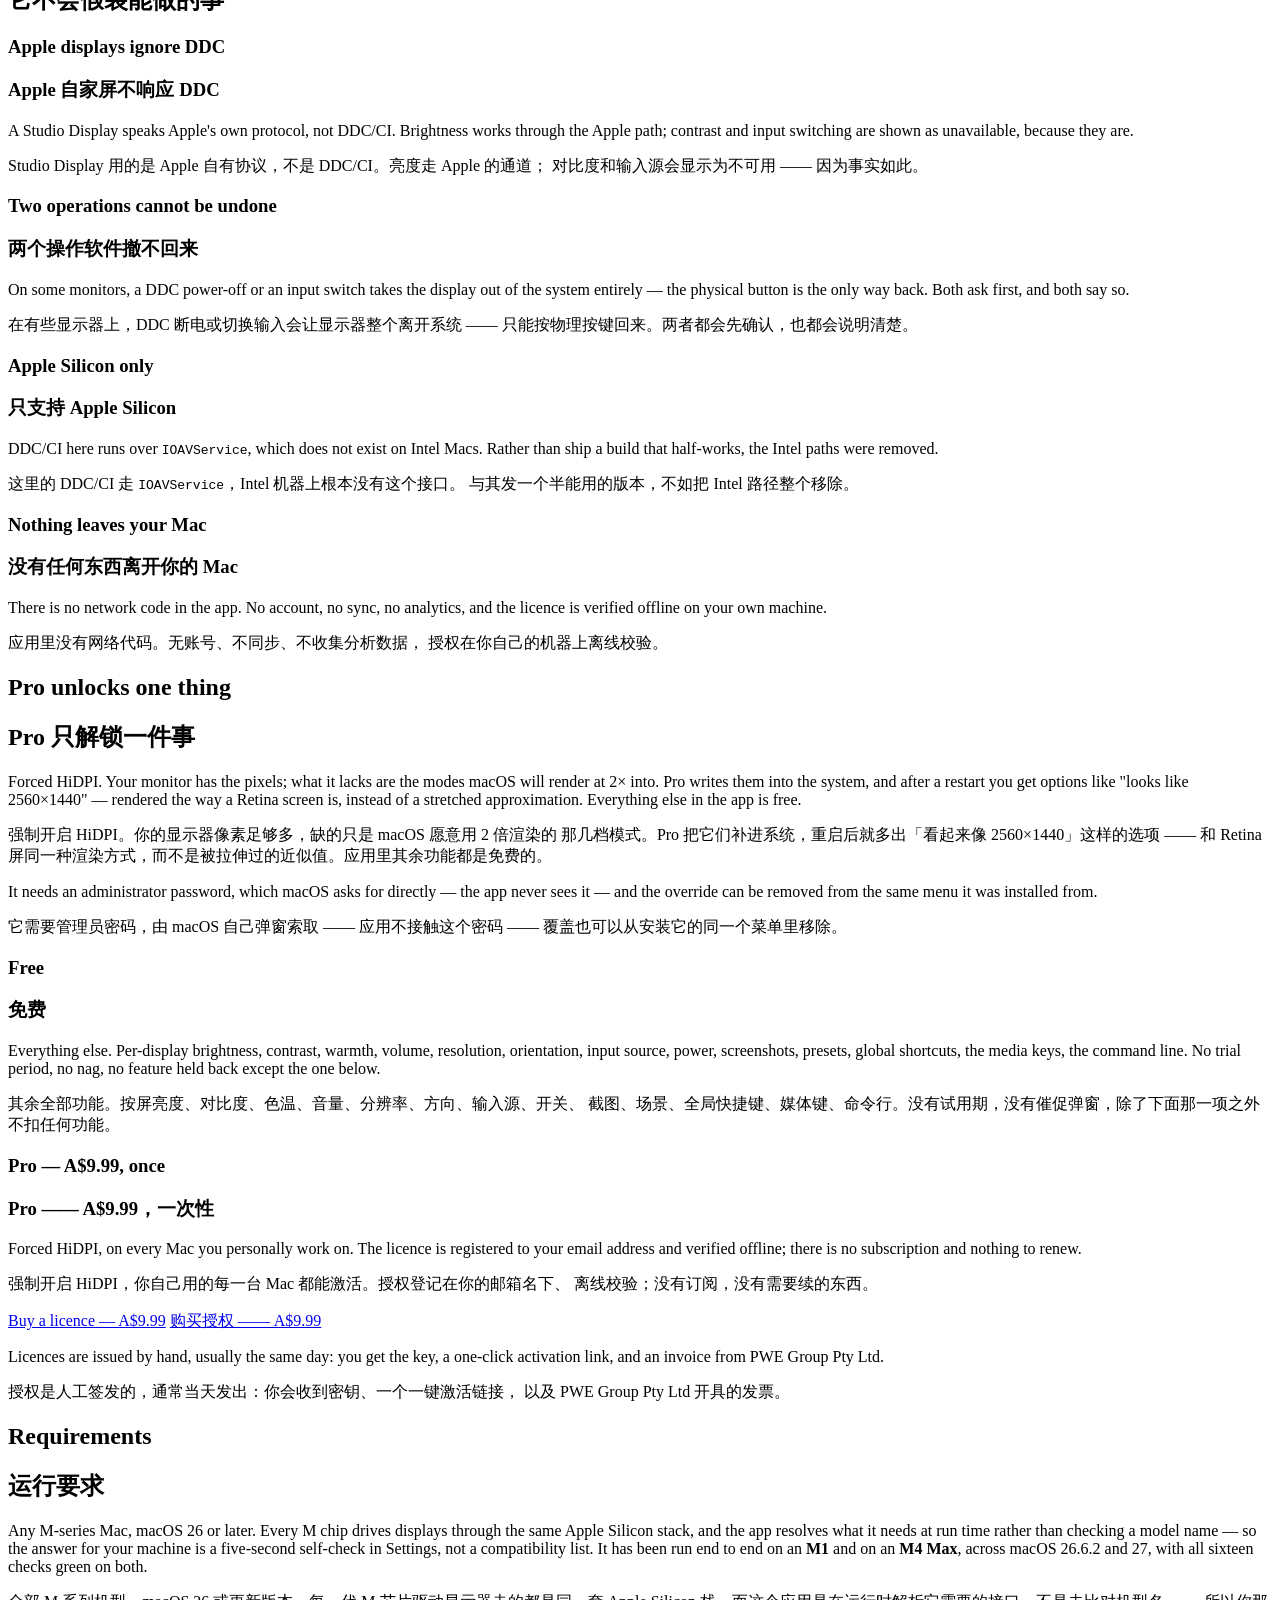
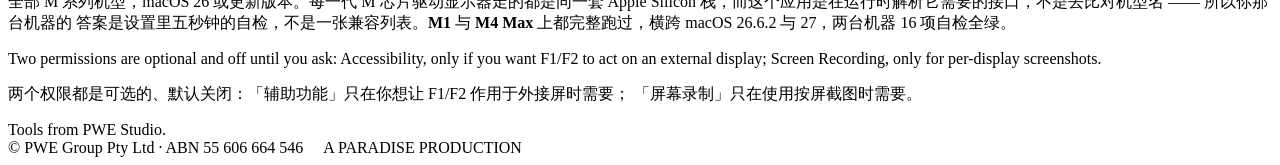
==== commit ae9bc695: "Sell switching one screen off, and put a Studio Display in the hero Turning a display off in softwar" ====
--- a/site/public/lumen/index.html
+++ b/site/public/lumen/index.html
@@ -62,11 +62,11 @@
         <h1 data-lang="zh">每块屏，单独控制。</h1>
         <p class="dek" data-lang="en">One card per screen: brightness, contrast, warmth, volume,
           resolution, orientation, input source, power and screenshots — the MacBook's own panel
-          included. What a given monitor cannot do is greyed out with the reason, rather than
-          quietly doing nothing.</p>
+          included. What a monitor cannot do is greyed out with the reason, or not drawn at
+          all — never a control that quietly does nothing.</p>
         <p class="dek" data-lang="zh">一块屏一张卡片：亮度、对比度、色温、音量、分辨率、方向、
-          输入源、开关、截图 —— 包括 MacBook 自己那块屏。某台显示器做不到的事会灰掉并写明原因，
-          而不是按下去毫无反应。</p>
+          输入源、开关、截图 —— 包括 MacBook 自己那块屏。显示器做不到的事，要么灰掉并写明原因，
+          要么根本不画出来 —— 绝不会是一个按下去没反应的控件。</p>
 
         <div class="hero-cta">
           <a class="cta amber" href="/lumen/download/PWE-Lumen-Bar.dmg" data-lang="en">Download for macOS</a>
@@ -119,6 +119,30 @@
     所以音量键只在一种情况下被接管：系统输出<em>正是</em>某台外接显示器自己的音频端点 ——
     这恰好是 DisplayPort 音频常常不暴露任何音量控制、而 DDC 可用的那一档。
     其余一切原样交还 macOS，连原生 HUD 和反馈音都保留。</p>
+
+  <h2 data-lang="en">Switch a screen off without closing the lid</h2>
+  <h2 data-lang="zh">不合盖子，也能关掉一块屏</h2>
+  <p data-lang="en">A MacBook living on a stand still drives its own panel — backlight on, pixels
+    rendered, for a screen nobody is looking at. The usual way to stop that is to shut the lid, which
+    also closes off one of the surfaces the machine sheds heat through.</p>
+  <p data-lang="zh">挂在支架上的 MacBook 仍然在驱动自己那块屏 —— 背光亮着、画面照渲染，
+    而没有人在看它。要它停下来，常规做法是合盖，可那同时也封掉了机器散热的一个面。</p>
+  <p data-lang="en"><strong>Turn off</strong> takes a display out of the desktop in software instead.
+    Windows move off it, the panel goes dark, and it comes back the moment you ask — no cable, no lid,
+    nothing physical to undo. So the lid stays open for the airflow while the panel stops being driven,
+    and you are no longer choosing between clamshell and a screen you do not use. There is a switch for
+    doing it automatically whenever an external display connects.</p>
+  <p data-lang="zh"><strong>「熄屏」</strong>是用软件把一块屏移出桌面：窗口挪走，面板熄灭，
+    随时一句话就能回来 —— 不用拔线、不用合盖、没有任何物理动作要撤销。于是盖子开着保持风道，
+    同时那块屏不再被驱动，你不必再在「合盖」和「留着一块用不上的屏」之间二选一。
+    设置里还有一个开关：接上外接屏时自动把内建屏收起来。</p>
+  <p data-lang="en">It is a software disconnect and always reversible. The display that was switched off
+    keeps a row of its own at the top of the panel — that row is how it comes back, and it is why
+    switching a screen off can never lose it. Cutting a monitor's power over DDC is a different,
+    irreversible thing, and it lives behind its own confirmation.</p>
+  <p data-lang="zh">它走的是软件断开，永远可逆。被熄掉的那块屏会在面板顶部留下自己的一行 ——
+    那一行就是它回来的入口，也是为什么「熄屏」不可能把一块屏弄丢。
+    通过 DDC 给显示器断电是另一回事，不可逆，藏在它自己的确认弹窗后面。</p>
 
   <h2 data-lang="en">What it will not pretend to do</h2>
   <h2 data-lang="zh">它不会假装能做的事</h2>
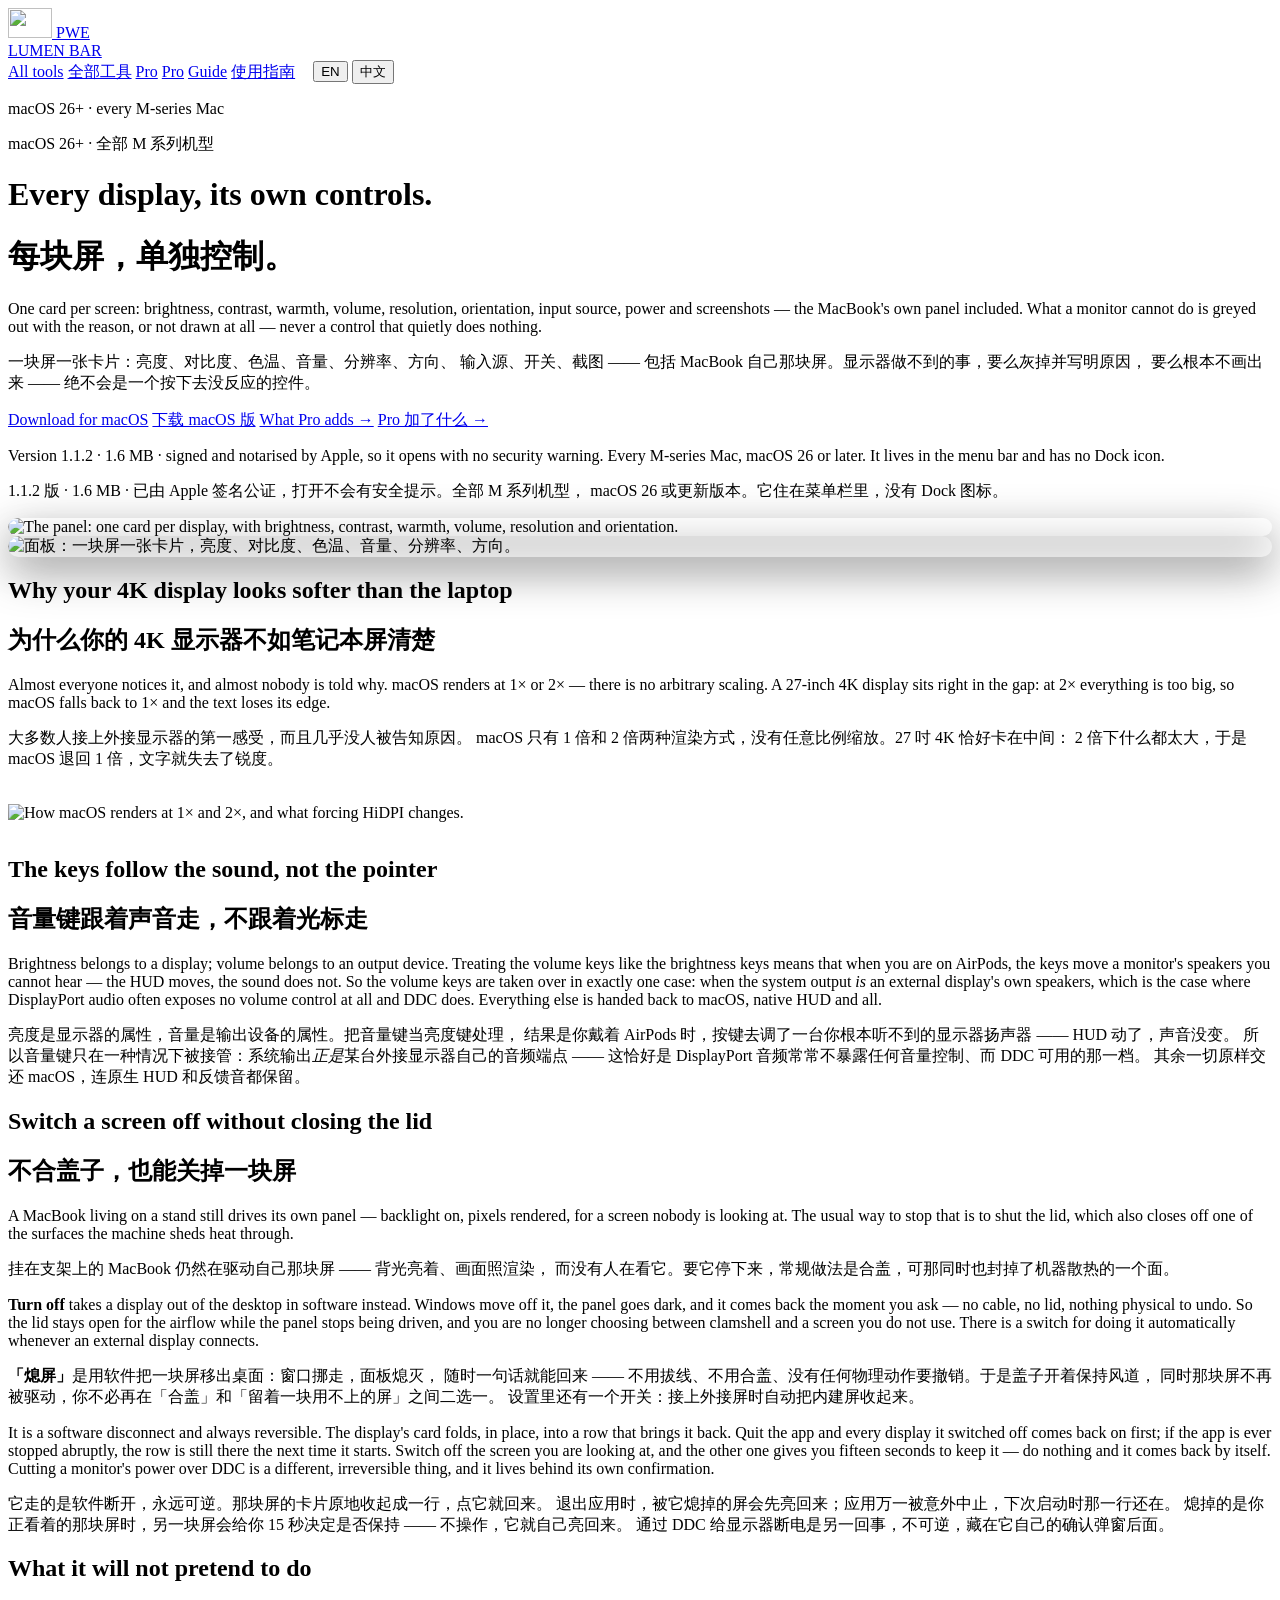
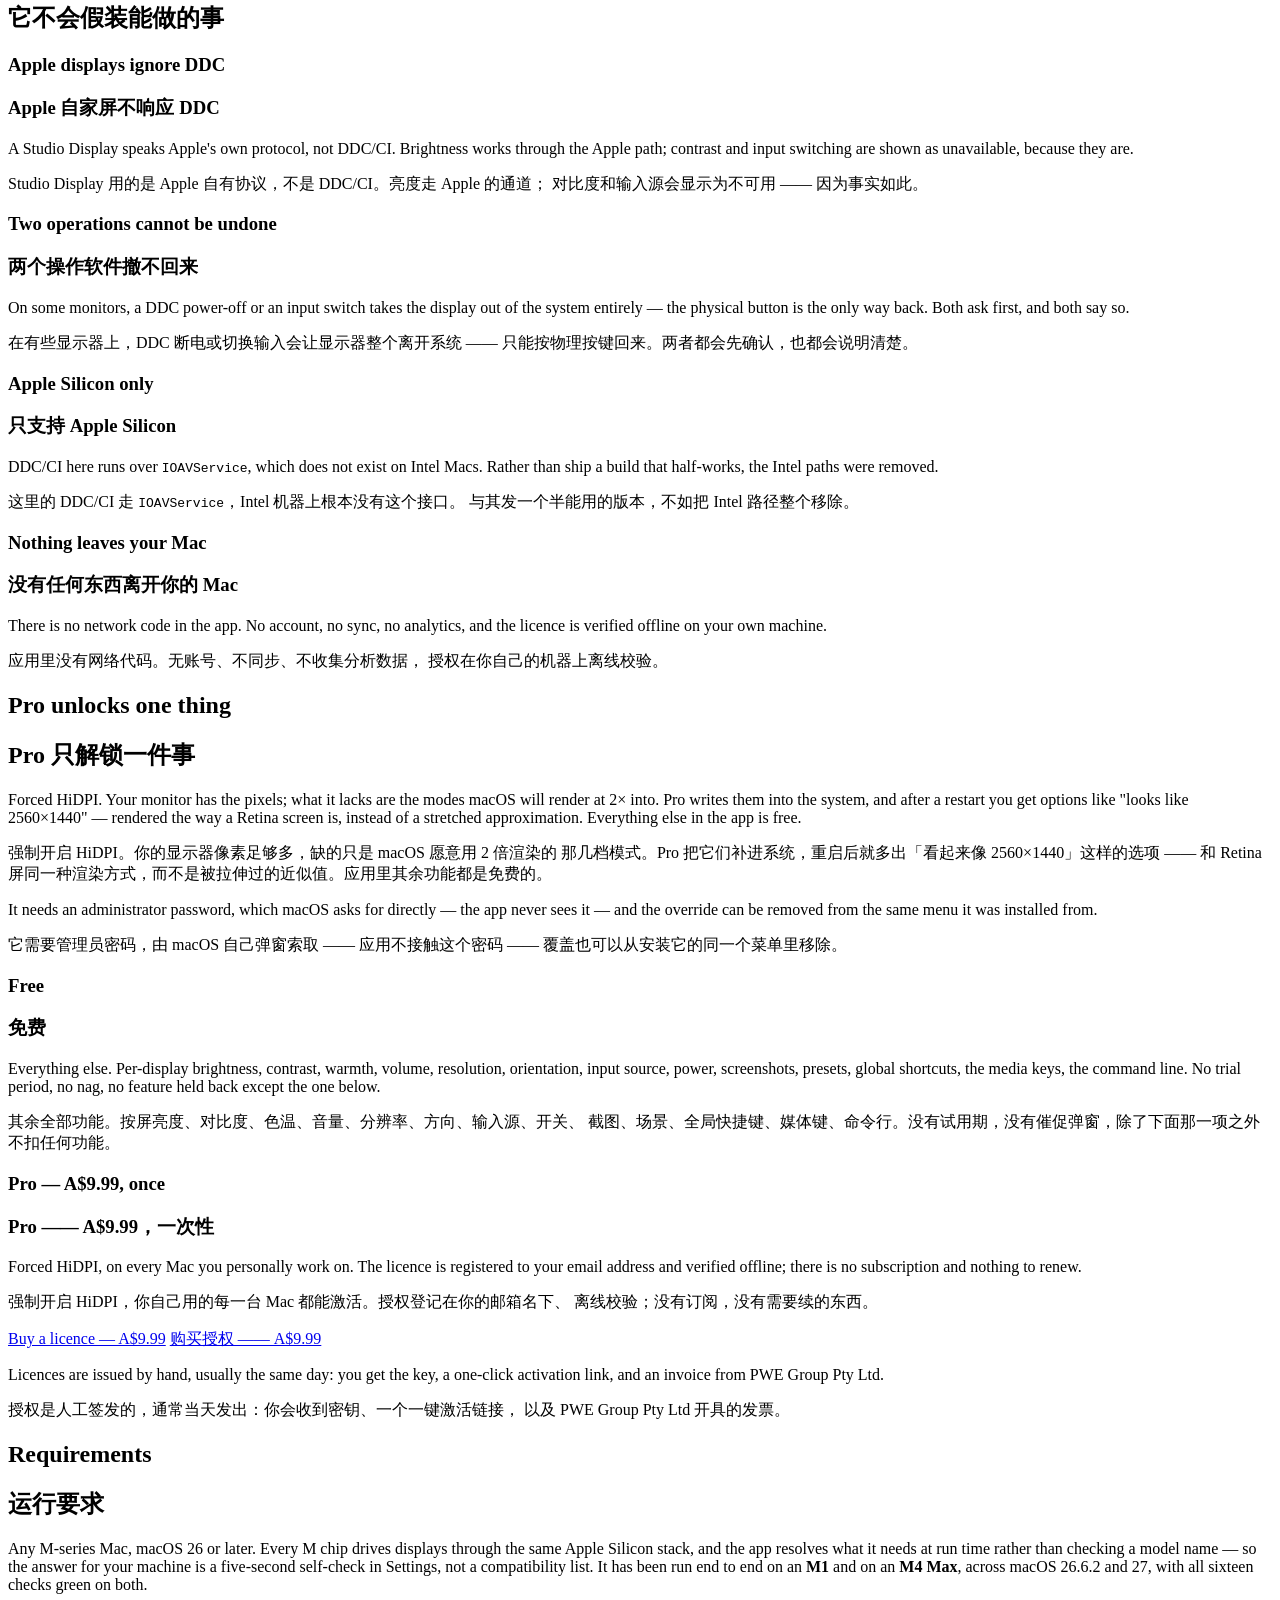
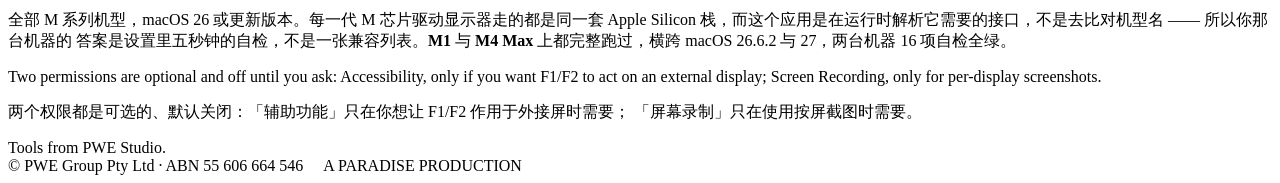
==== commit 5c547852: "Make a switched-off display impossible to lose A display taken off the desktop was remembered only i" ====
--- a/site/public/lumen/index.html
+++ b/site/public/lumen/index.html
@@ -74,10 +74,10 @@
           <a class="cta light" href="#pro" data-lang="en">What Pro adds →</a>
           <a class="cta light" href="#pro" data-lang="zh">Pro 加了什么 →</a>
         </div>
-        <p class="hero-note" data-lang="en">Signed and notarised by Apple, so it opens with no security
+        <p class="hero-note" data-lang="en">Version 1.1.2 · 1.6 MB · signed and notarised by Apple, so it opens with no security
           warning. Every M-series Mac, macOS 26 or later. It lives in the menu bar and has no Dock
           icon.</p>
-        <p class="hero-note" data-lang="zh">已由 Apple 签名公证，打开不会有安全提示。全部 M 系列机型，
+        <p class="hero-note" data-lang="zh">1.1.2 版 · 1.6 MB · 已由 Apple 签名公证，打开不会有安全提示。全部 M 系列机型，
           macOS 26 或更新版本。它住在菜单栏里，没有 Dock 图标。</p>
       </div>
 
@@ -136,12 +136,15 @@
     随时一句话就能回来 —— 不用拔线、不用合盖、没有任何物理动作要撤销。于是盖子开着保持风道，
     同时那块屏不再被驱动，你不必再在「合盖」和「留着一块用不上的屏」之间二选一。
     设置里还有一个开关：接上外接屏时自动把内建屏收起来。</p>
-  <p data-lang="en">It is a software disconnect and always reversible. The display that was switched off
-    keeps a row of its own at the top of the panel — that row is how it comes back, and it is why
-    switching a screen off can never lose it. Cutting a monitor's power over DDC is a different,
-    irreversible thing, and it lives behind its own confirmation.</p>
-  <p data-lang="zh">它走的是软件断开，永远可逆。被熄掉的那块屏会在面板顶部留下自己的一行 ——
-    那一行就是它回来的入口，也是为什么「熄屏」不可能把一块屏弄丢。
+  <p data-lang="en">It is a software disconnect and always reversible. The display's card folds, in
+    place, into a row that brings it back. Quit the app and every display it switched off comes back on
+    first; if the app is ever stopped abruptly, the row is still there the next time it starts. Switch off
+    the screen you are looking at, and the other one gives you fifteen seconds to keep it — do nothing and
+    it comes back by itself. Cutting a monitor's power over DDC is a different, irreversible thing, and it
+    lives behind its own confirmation.</p>
+  <p data-lang="zh">它走的是软件断开，永远可逆。那块屏的卡片原地收起成一行，点它就回来。
+    退出应用时，被它熄掉的屏会先亮回来；应用万一被意外中止，下次启动时那一行还在。
+    熄掉的是你正看着的那块屏时，另一块屏会给你 15 秒决定是否保持 —— 不操作，它就自己亮回来。
     通过 DDC 给显示器断电是另一回事，不可逆，藏在它自己的确认弹窗后面。</p>
 
   <h2 data-lang="en">What it will not pretend to do</h2>
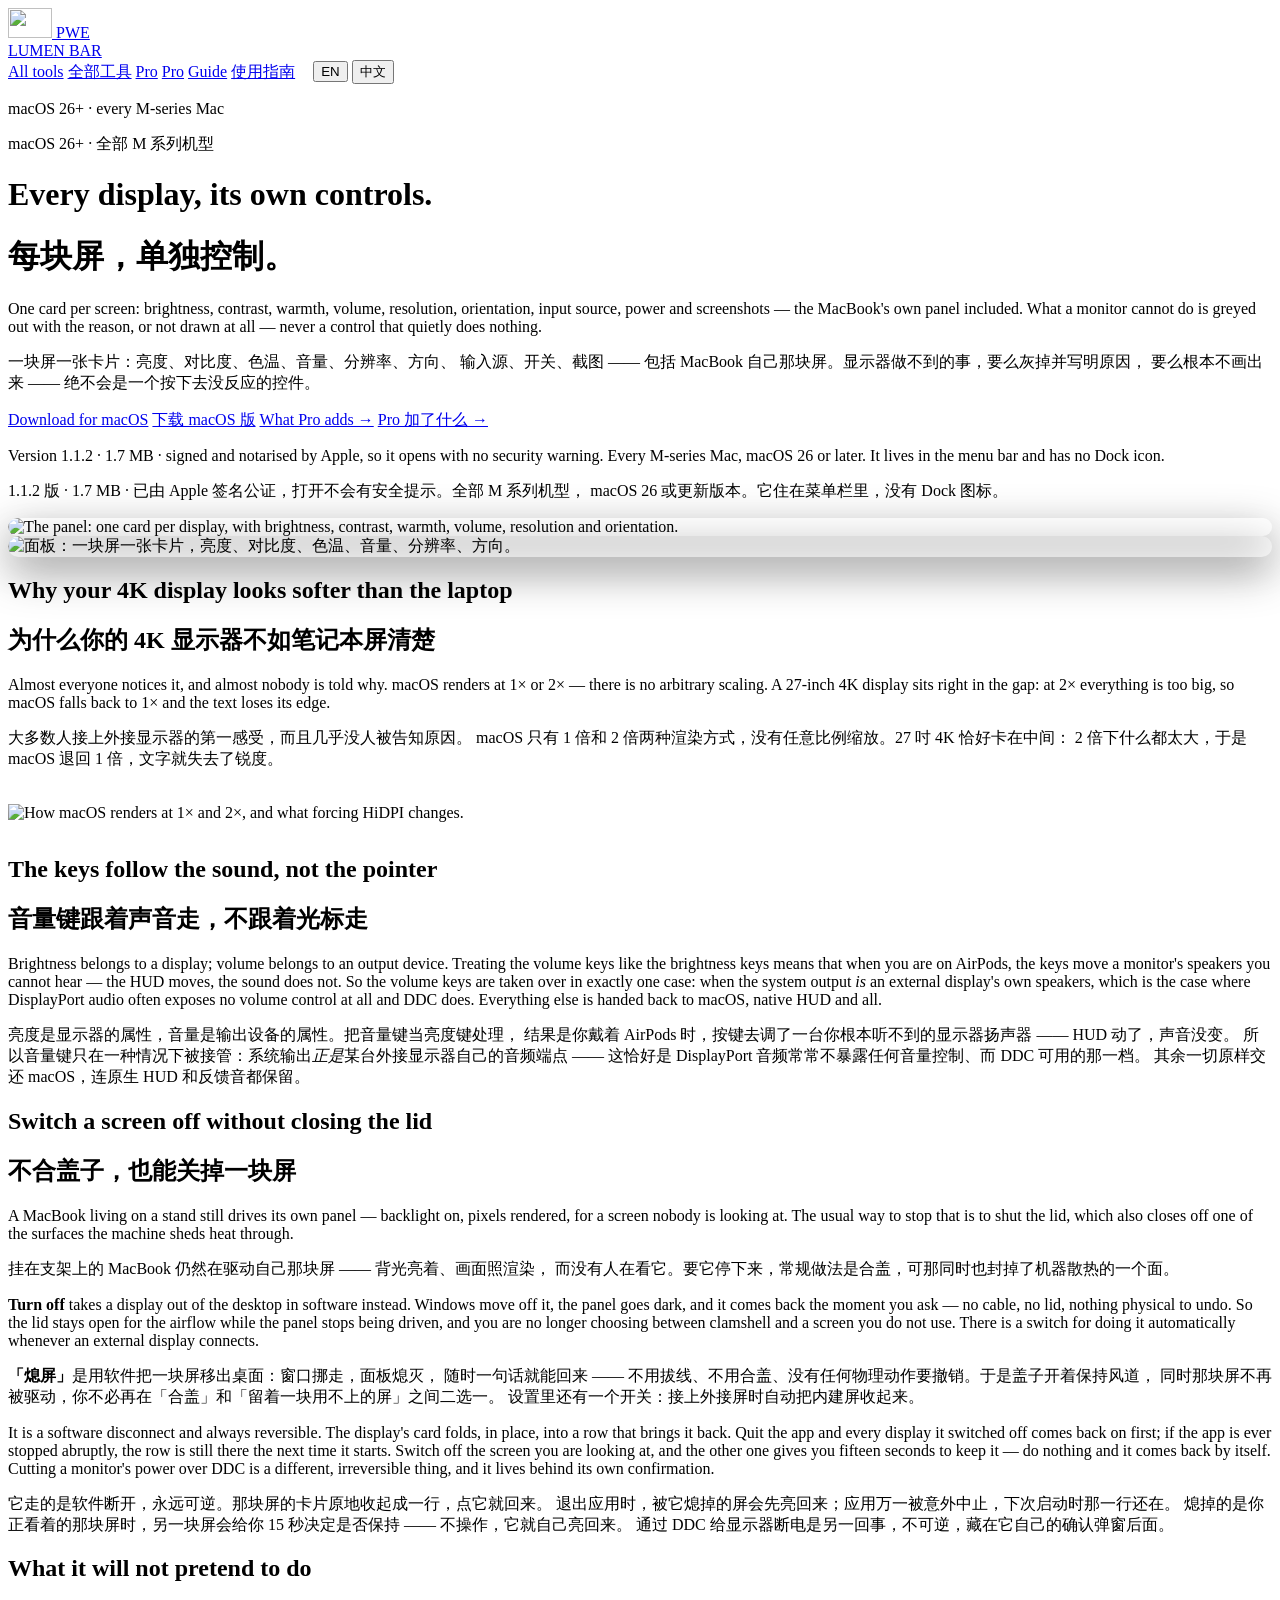
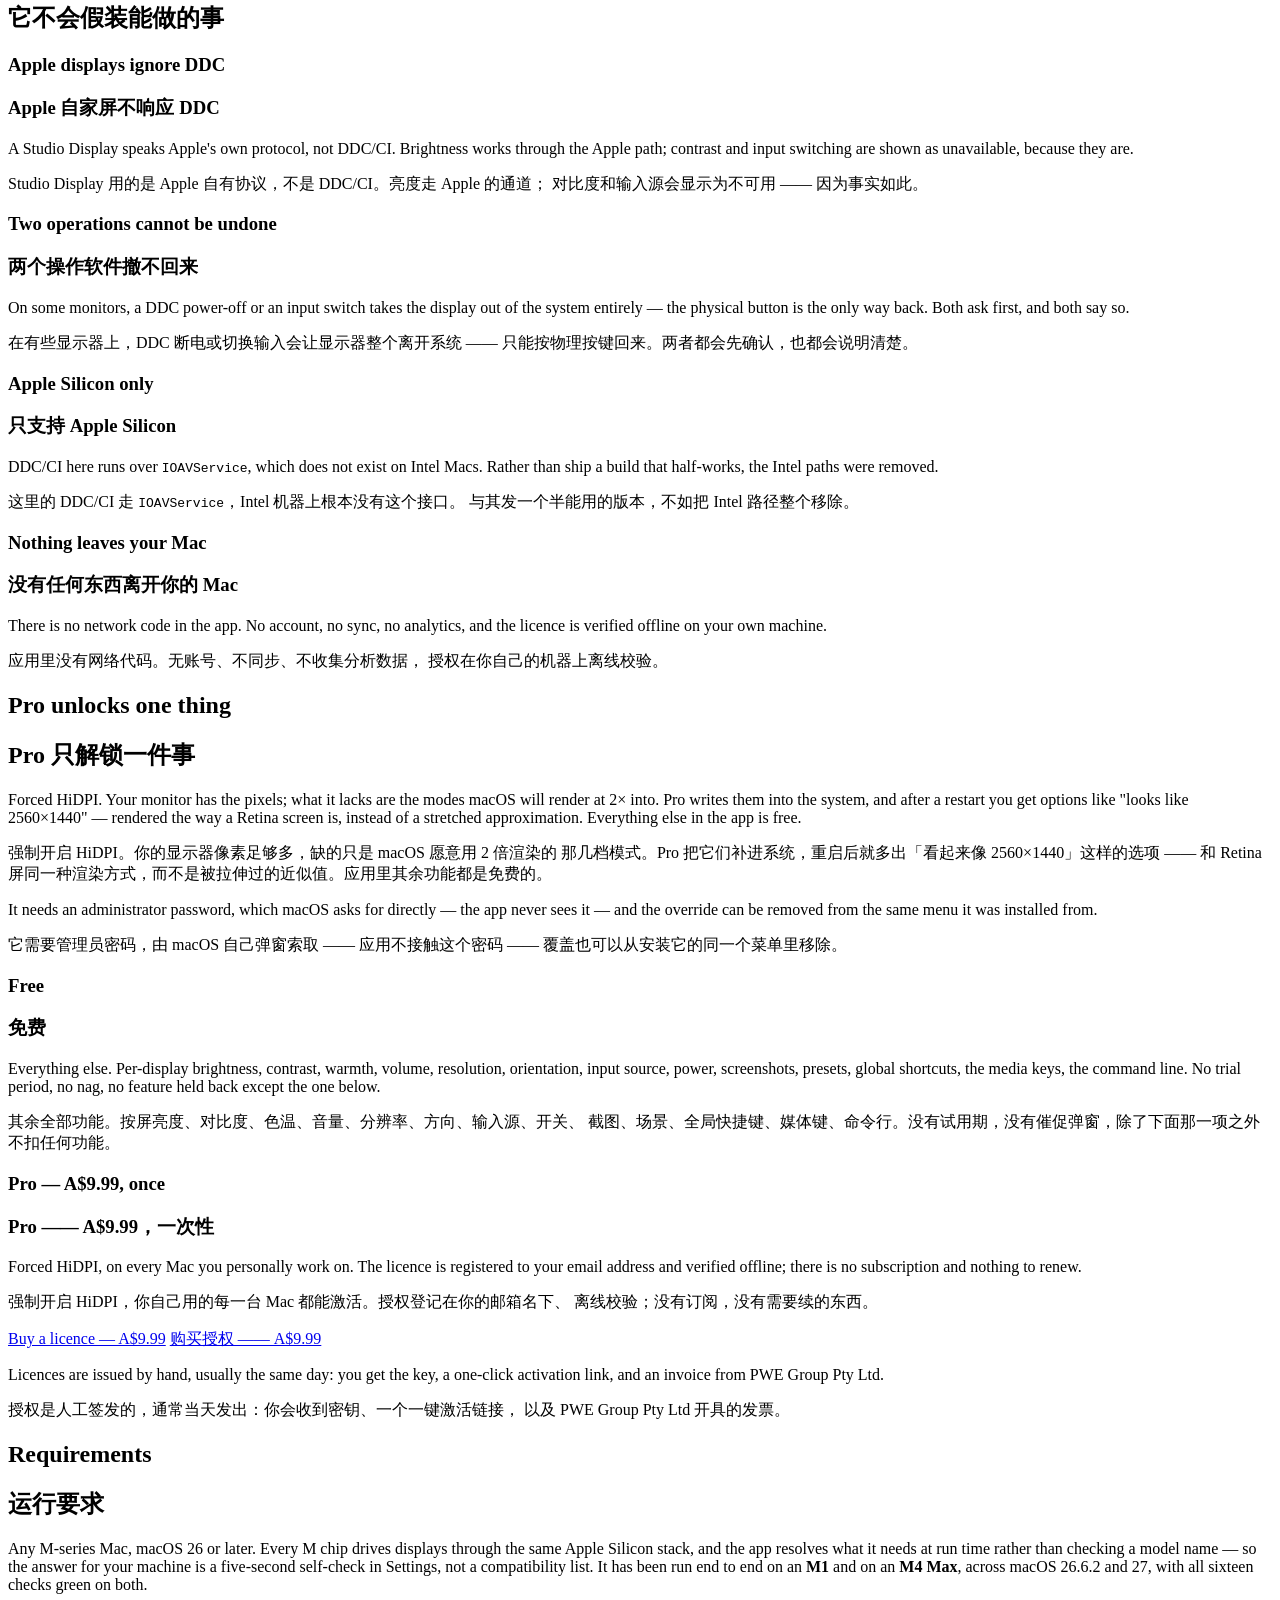
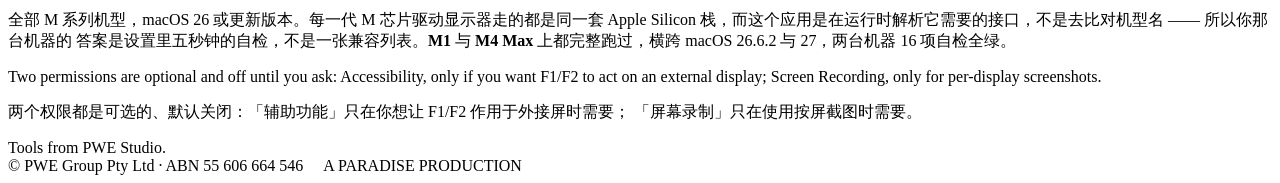
==== commit 72f086ab: "State 1.1.2's real size on the product page Co-Authored-By: Claude Opus 5.5 <noreply@anthropic.com>" ====
--- a/site/public/lumen/index.html
+++ b/site/public/lumen/index.html
@@ -74,10 +74,10 @@
           <a class="cta light" href="#pro" data-lang="en">What Pro adds →</a>
           <a class="cta light" href="#pro" data-lang="zh">Pro 加了什么 →</a>
         </div>
-        <p class="hero-note" data-lang="en">Version 1.1.2 · 1.6 MB · signed and notarised by Apple, so it opens with no security
+        <p class="hero-note" data-lang="en">Version 1.1.2 · 1.7 MB · signed and notarised by Apple, so it opens with no security
           warning. Every M-series Mac, macOS 26 or later. It lives in the menu bar and has no Dock
           icon.</p>
-        <p class="hero-note" data-lang="zh">1.1.2 版 · 1.6 MB · 已由 Apple 签名公证，打开不会有安全提示。全部 M 系列机型，
+        <p class="hero-note" data-lang="zh">1.1.2 版 · 1.7 MB · 已由 Apple 签名公证，打开不会有安全提示。全部 M 系列机型，
           macOS 26 或更新版本。它住在菜单栏里，没有 Dock 图标。</p>
       </div>
 
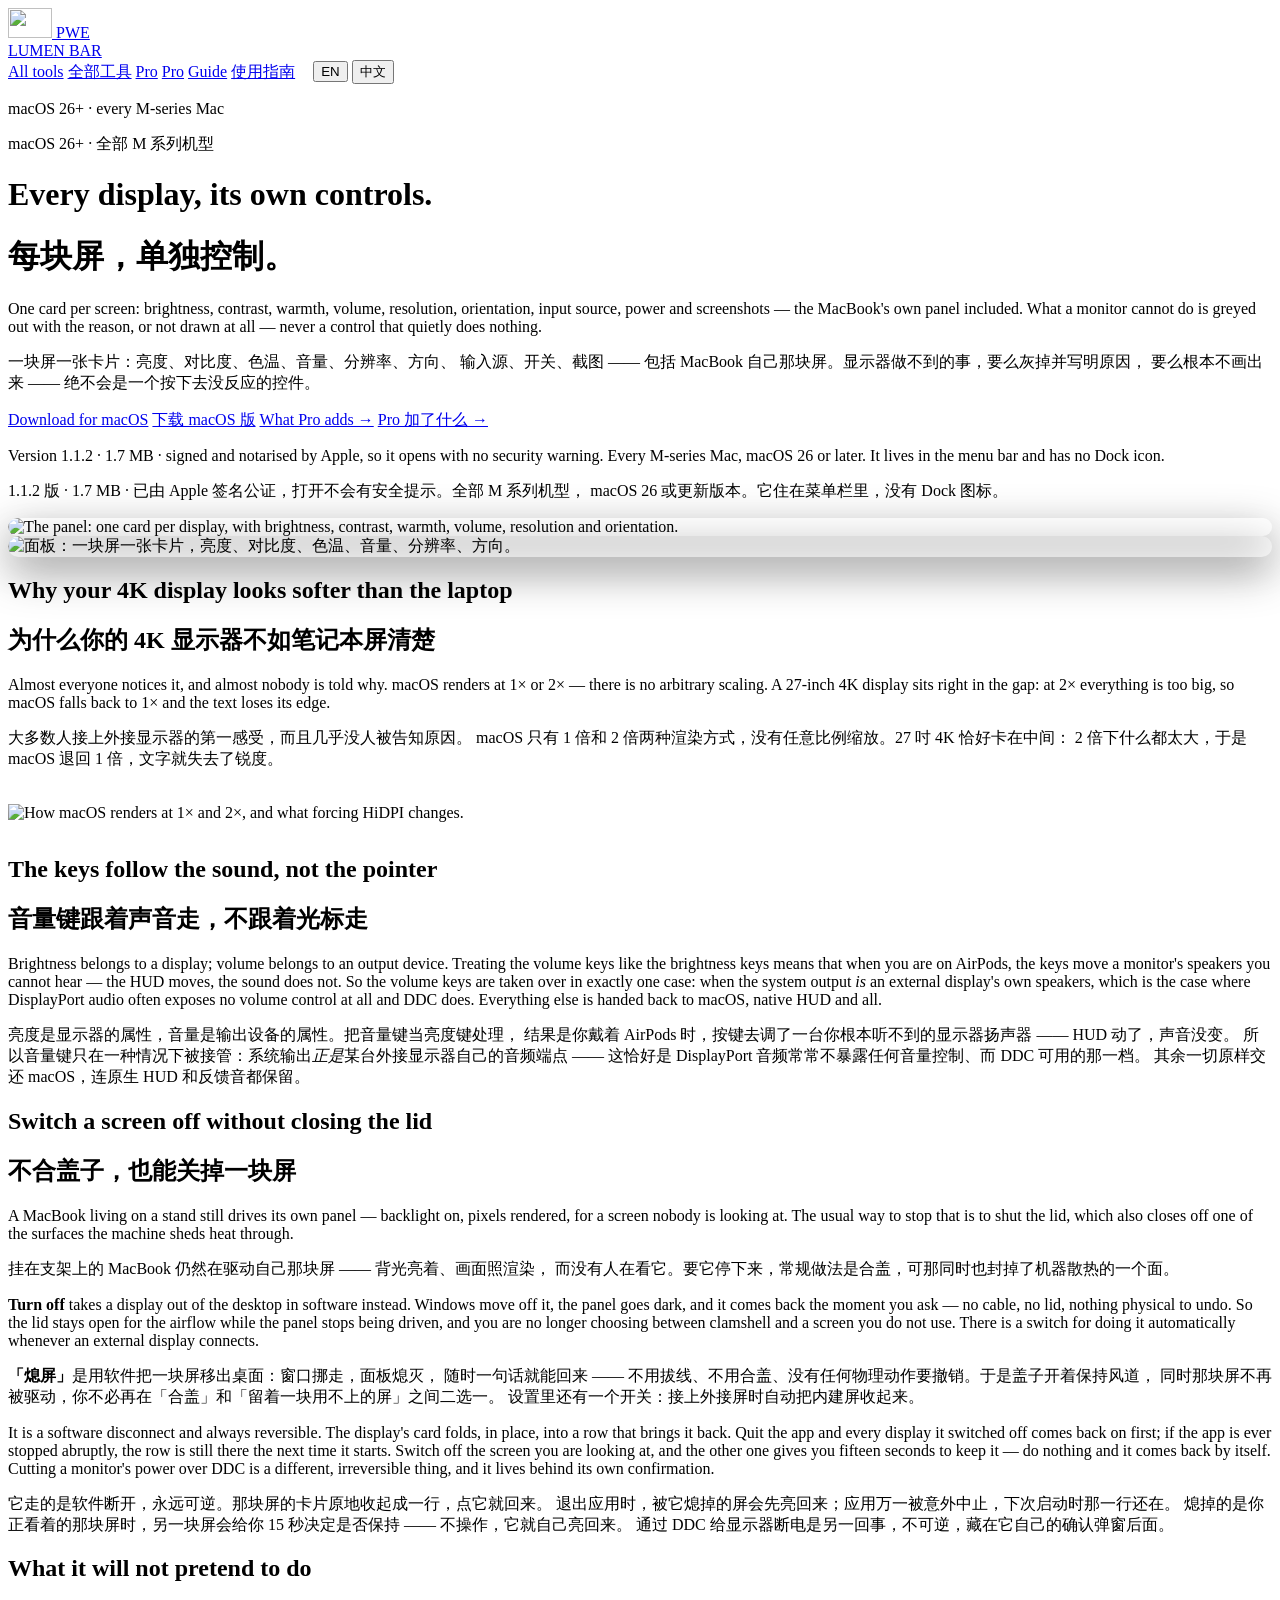
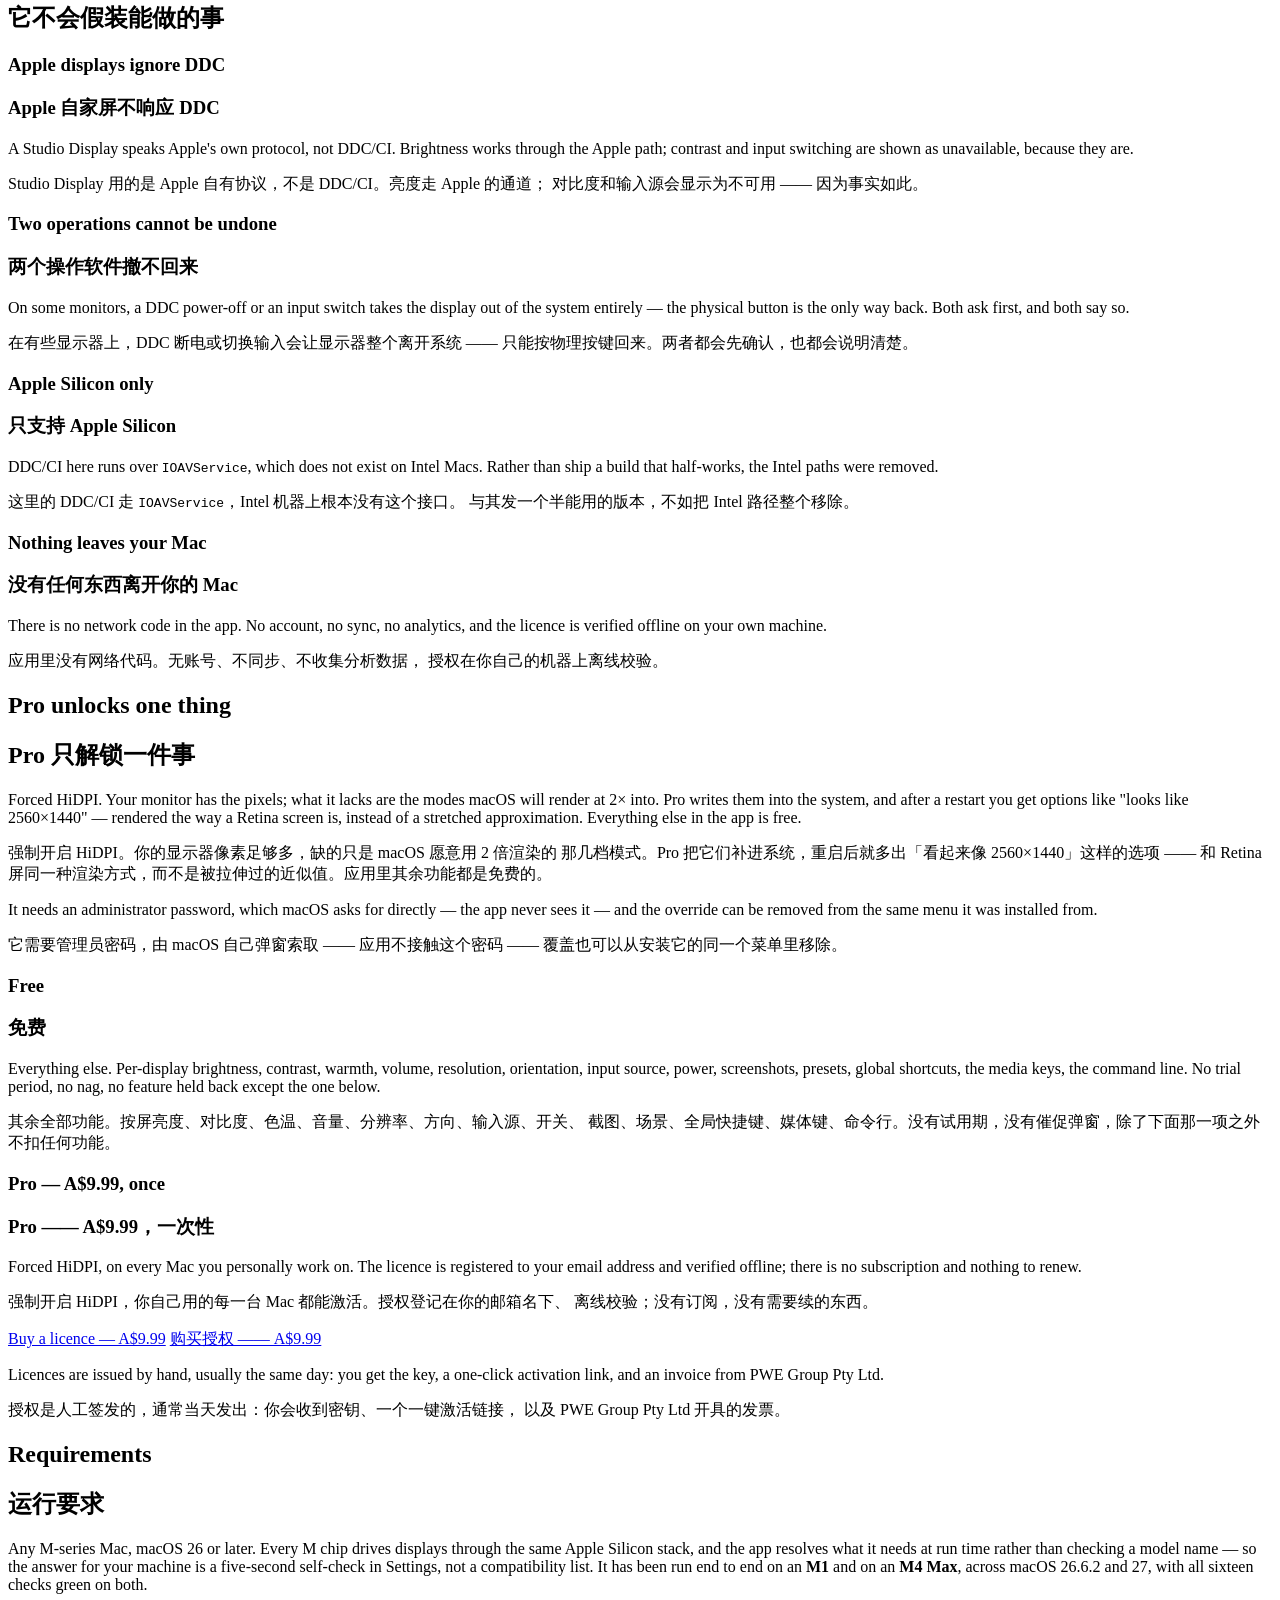
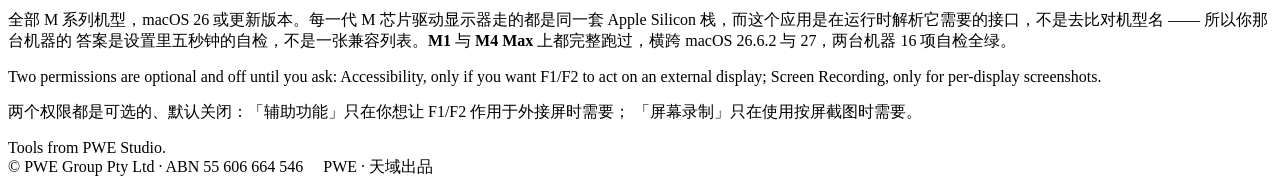
==== commit a787f694: "Brand: the house is PWE; retire the old signature and names The house became PWE · 天域 in brand stand" ====
--- a/site/public/lumen/index.html
+++ b/site/public/lumen/index.html
@@ -251,7 +251,7 @@
 
 <footer class="wrap wide">
   <span><span class="sig">Tools from PWE Studio.</span><br>© PWE Group Pty Ltd · ABN 55 606 664 546</span>
-  <span class="credit"><img src="/wing-navy.svg" alt="" width="16" height="11">A PARADISE PRODUCTION</span>
+  <span class="credit"><img src="/wing-navy.svg" alt="" width="16" height="11">PWE · <span class="han">天域出品</span></span>
 </footer>
 
 <script>
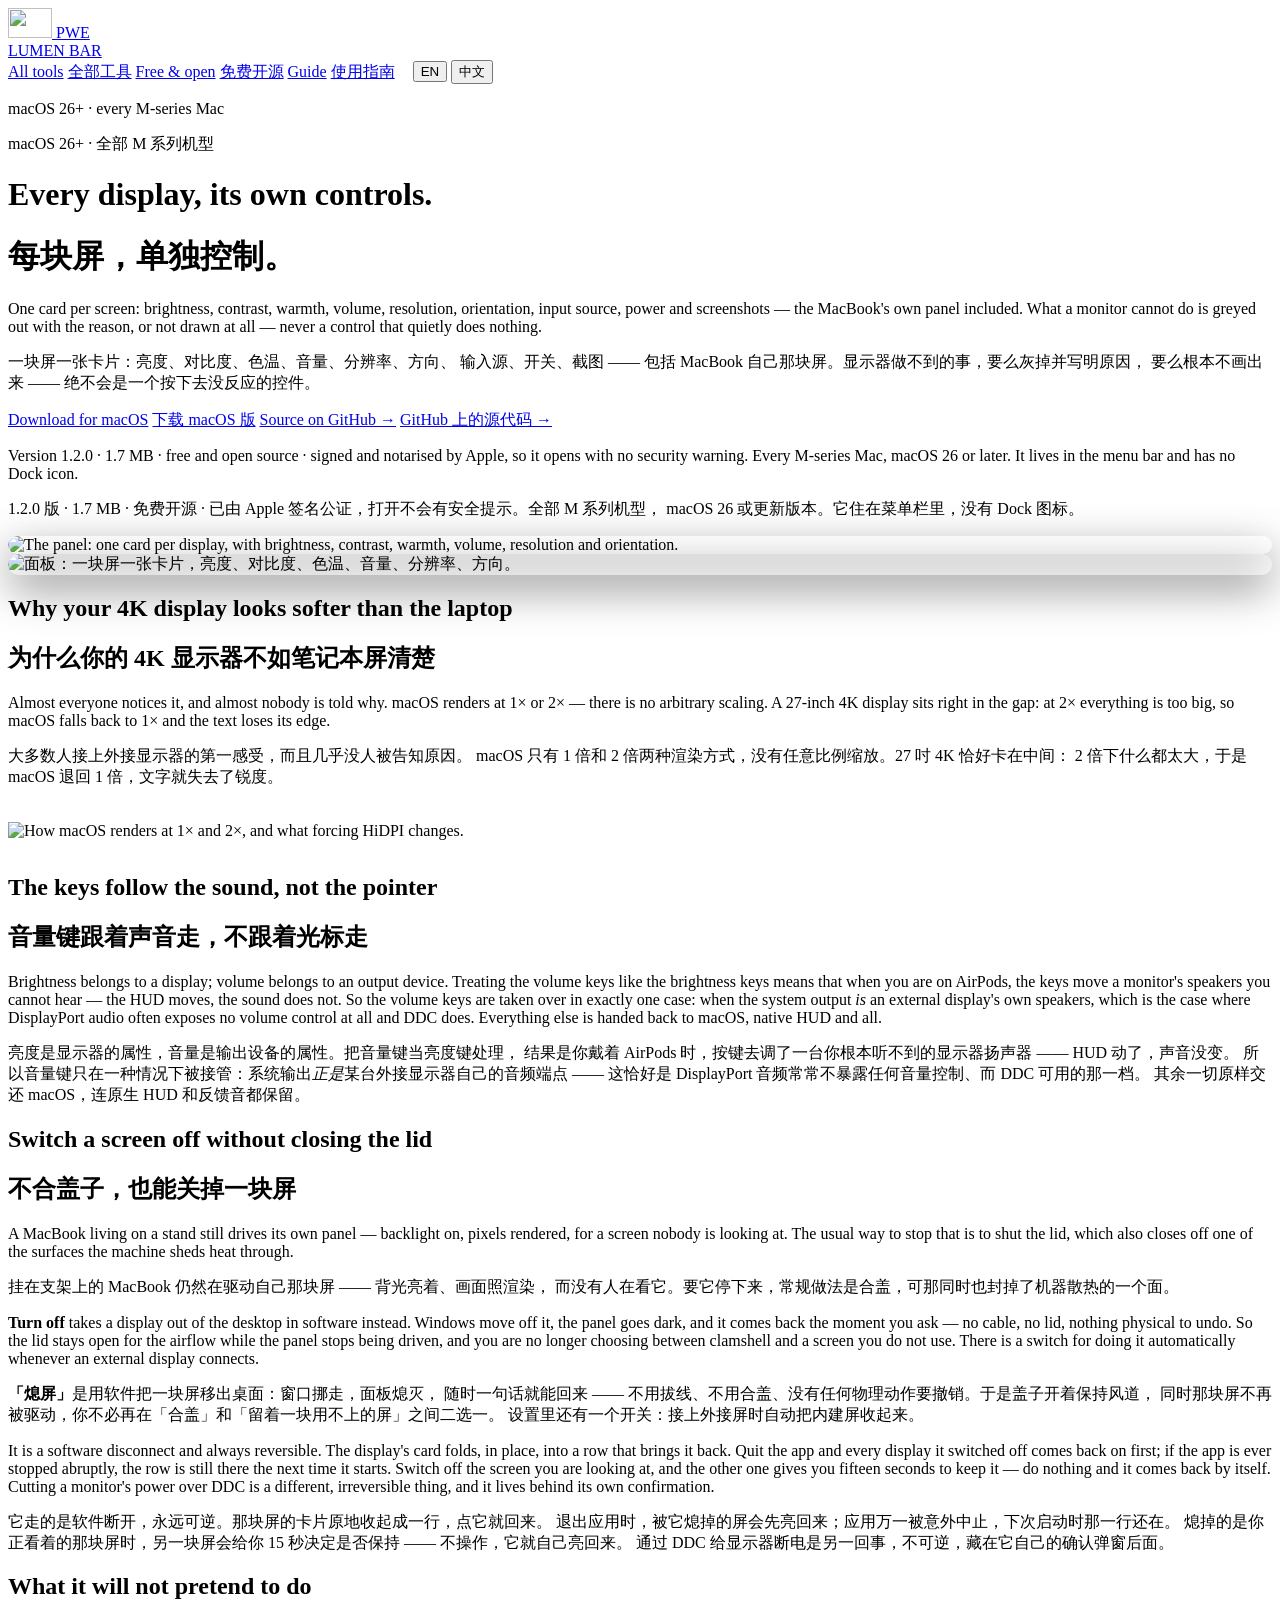
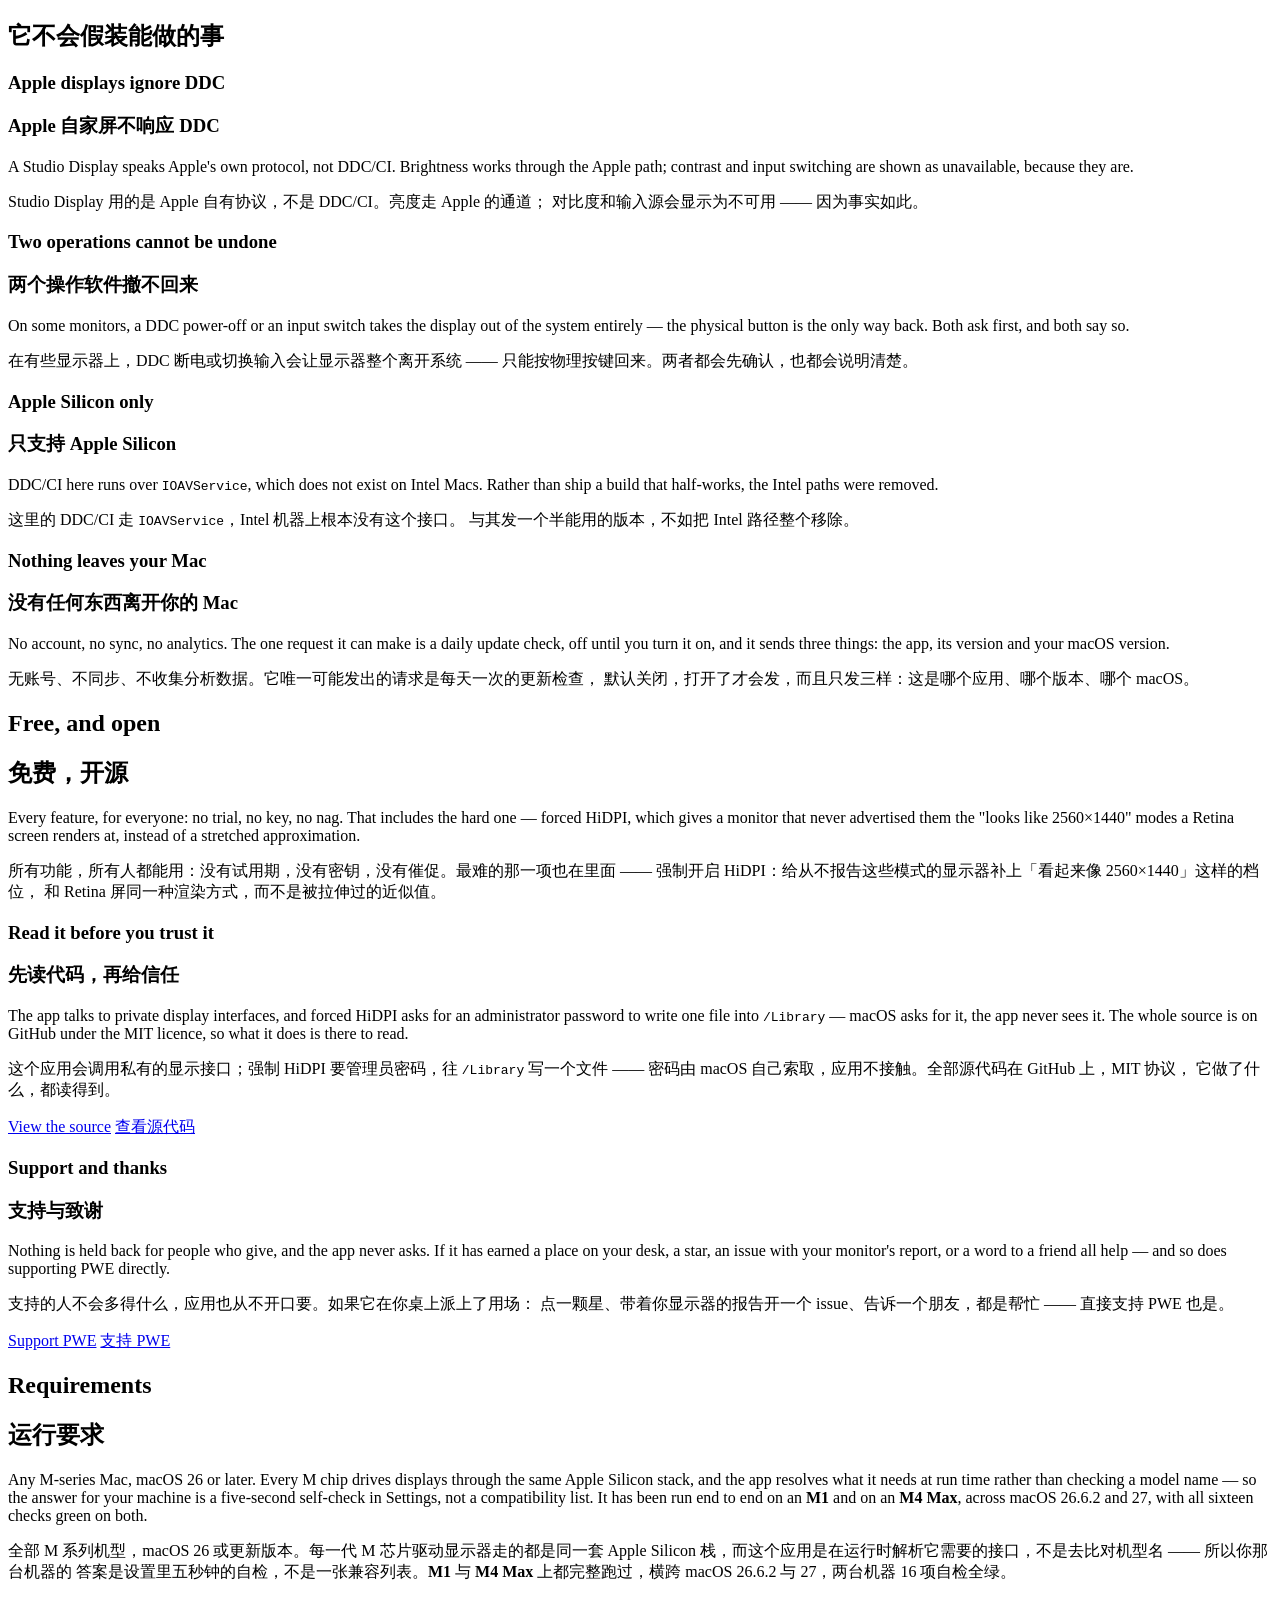
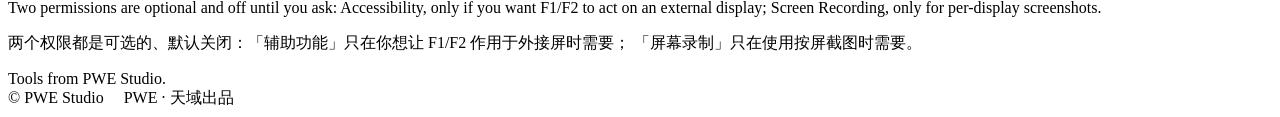
==== commit a93a9bac: "Free and open source: drop Pro, MIT licence, one link to support PWE Every feature is free, forced H" ====
--- a/site/public/lumen/index.html
+++ b/site/public/lumen/index.html
@@ -8,7 +8,7 @@
 <link rel="preconnect" href="https://fonts.googleapis.com">
 <link rel="preconnect" href="https://fonts.gstatic.com" crossorigin>
 <link href="https://fonts.googleapis.com/css2?family=Inter:wght@400;500;600&family=Playfair+Display:wght@500;600&display=swap" rel="stylesheet">
-<link rel="stylesheet" href="/style.css">
+<link rel="stylesheet" href="/style.css?v=55a2bdc6d2">
 <link rel="icon" href="/favicon.ico" sizes="any">
 <link rel="icon" href="/favicon.svg" type="image/svg+xml">
 <link rel="apple-touch-icon" href="/apple-touch-icon.png">
@@ -42,8 +42,8 @@
         <nav>
           <a href="/" data-lang="en">All tools</a>
           <a href="/" data-lang="zh">全部工具</a>
-          <a href="#pro" data-lang="en">Pro</a>
-          <a href="#pro" data-lang="zh">Pro</a>
+          <a href="#open" data-lang="en">Free &amp; open</a>
+          <a href="#open" data-lang="zh">免费开源</a>
           <a href="/lumen/guide" data-lang="en">Guide</a>
           <a href="/lumen/guide" data-lang="zh">使用指南</a>
         </nav>
@@ -71,13 +71,13 @@
         <div class="hero-cta">
           <a class="cta amber" href="/lumen/download/PWE-Lumen-Bar.dmg" data-lang="en">Download for macOS</a>
           <a class="cta amber" href="/lumen/download/PWE-Lumen-Bar.dmg" data-lang="zh">下载 macOS 版</a>
-          <a class="cta light" href="#pro" data-lang="en">What Pro adds →</a>
-          <a class="cta light" href="#pro" data-lang="zh">Pro 加了什么 →</a>
+          <a class="cta light" href="https://github.com/kenshinice-ai/pwe-lumen-bar" data-lang="en">Source on GitHub →</a>
+          <a class="cta light" href="https://github.com/kenshinice-ai/pwe-lumen-bar" data-lang="zh">GitHub 上的源代码 →</a>
         </div>
-        <p class="hero-note" data-lang="en">Version 1.1.2 · 1.7 MB · signed and notarised by Apple, so it opens with no security
-          warning. Every M-series Mac, macOS 26 or later. It lives in the menu bar and has no Dock
+        <p class="hero-note" data-lang="en">Version 1.2.0 · 1.7 MB · free and open source · signed and notarised by Apple,
+          so it opens with no security warning. Every M-series Mac, macOS 26 or later. It lives in the menu bar and has no Dock
           icon.</p>
-        <p class="hero-note" data-lang="zh">1.1.2 版 · 1.7 MB · 已由 Apple 签名公证，打开不会有安全提示。全部 M 系列机型，
+        <p class="hero-note" data-lang="zh">1.2.0 版 · 1.7 MB · 免费开源 · 已由 Apple 签名公证，打开不会有安全提示。全部 M 系列机型，
           macOS 26 或更新版本。它住在菜单栏里，没有 Dock 图标。</p>
       </div>
 
@@ -179,57 +179,55 @@
     <div class="card">
       <h3 data-lang="en">Nothing leaves your Mac</h3>
       <h3 data-lang="zh">没有任何东西离开你的 Mac</h3>
-      <p data-lang="en">There is no network code in the app. No account, no sync, no analytics, and the
-        licence is verified offline on your own machine.</p>
-      <p data-lang="zh">应用里没有网络代码。无账号、不同步、不收集分析数据，
-        授权在你自己的机器上离线校验。</p>
-    </div>
-  </div>
-
-  <div id="pro">
-    <h2 data-lang="en">Pro unlocks one thing</h2>
-    <h2 data-lang="zh">Pro 只解锁一件事</h2>
-  </div>
-  <p class="lede" data-lang="en">Forced HiDPI. Your monitor has the pixels; what it lacks are the modes
-    macOS will render at 2× into. Pro writes them into the system, and after a restart you get options
-    like "looks like 2560×1440" — rendered the way a Retina screen is, instead of a stretched
-    approximation. Everything else in the app is free.</p>
-  <p class="lede" data-lang="zh">强制开启 HiDPI。你的显示器像素足够多，缺的只是 macOS 愿意用 2 倍渲染的
-    那几档模式。Pro 把它们补进系统，重启后就多出「看起来像 2560×1440」这样的选项 ——
-    和 Retina 屏同一种渲染方式，而不是被拉伸过的近似值。应用里其余功能都是免费的。</p>
-  <p data-lang="en">It needs an administrator password, which macOS asks for directly — the app never
-    sees it — and the override can be removed from the same menu it was installed from.</p>
-  <p data-lang="zh">它需要管理员密码，由 macOS 自己弹窗索取 —— 应用不接触这个密码 ——
-    覆盖也可以从安装它的同一个菜单里移除。</p>
+      <p data-lang="en">No account, no sync, no analytics. The one request it can make is a daily update
+        check, off until you turn it on, and it sends three things: the app, its version and your macOS
+        version.</p>
+      <p data-lang="zh">无账号、不同步、不收集分析数据。它唯一可能发出的请求是每天一次的更新检查，
+        默认关闭，打开了才会发，而且只发三样：这是哪个应用、哪个版本、哪个 macOS。</p>
+    </div>
+  </div>
+
+  <div id="open">
+    <h2 data-lang="en">Free, and open</h2>
+    <h2 data-lang="zh">免费，开源</h2>
+  </div>
+  <p class="lede" data-lang="en">Every feature, for everyone: no trial, no key, no nag. That includes the
+    hard one — forced HiDPI, which gives a monitor that never advertised them the "looks like
+    2560×1440" modes a Retina screen renders at, instead of a stretched approximation.</p>
+  <p class="lede" data-lang="zh">所有功能，所有人都能用：没有试用期，没有密钥，没有催促。最难的那一项也在里面 ——
+    强制开启 HiDPI：给从不报告这些模式的显示器补上「看起来像 2560×1440」这样的档位，
+    和 Retina 屏同一种渲染方式，而不是被拉伸过的近似值。</p>
 
   <div class="grid">
     <div class="card">
-      <h3 data-lang="en">Free</h3>
-      <h3 data-lang="zh">免费</h3>
-      <p data-lang="en">Everything else. Per-display brightness, contrast, warmth, volume, resolution,
-        orientation, input source, power, screenshots, presets, global shortcuts, the media keys, the
-        command line. No trial period, no nag, no feature held back except the one below.</p>
-      <p data-lang="zh">其余全部功能。按屏亮度、对比度、色温、音量、分辨率、方向、输入源、开关、
-        截图、场景、全局快捷键、媒体键、命令行。没有试用期，没有催促弹窗，除了下面那一项之外
-        不扣任何功能。</p>
-    </div>
-    <div class="card">
-      <h3 data-lang="en">Pro — A$9.99, once</h3>
-      <h3 data-lang="zh">Pro —— A$9.99，一次性</h3>
-      <p data-lang="en">Forced HiDPI, on every Mac you personally work on. The licence is registered to
-        your email address and verified offline; there is no subscription and nothing to renew.</p>
-      <p data-lang="zh">强制开启 HiDPI，你自己用的每一台 Mac 都能激活。授权登记在你的邮箱名下、
-        离线校验；没有订阅，没有需要续的东西。</p>
+      <h3 data-lang="en">Read it before you trust it</h3>
+      <h3 data-lang="zh">先读代码，再给信任</h3>
+      <p data-lang="en">The app talks to private display interfaces, and forced HiDPI asks for an
+        administrator password to write one file into <code>/Library</code> — macOS asks for it, the app
+        never sees it. The whole source is on GitHub under the MIT licence, so what it does is there to
+        read.</p>
+      <p data-lang="zh">这个应用会调用私有的显示接口；强制 HiDPI 要管理员密码，往 <code>/Library</code>
+        写一个文件 —— 密码由 macOS 自己索取，应用不接触。全部源代码在 GitHub 上，MIT 协议，
+        它做了什么，都读得到。</p>
       <p>
-        <a class="cta amber" href="mailto:lee.liu.melbourne@gmail.com?subject=PWE%20Lumen%20Bar%20Pro%20licence&body=Hi%20Lee%2C%0A%0AI%27d%20like%20to%20buy%20a%20PWE%20Lumen%20Bar%20Pro%20licence%20%28A%249.99%29.%0A%0AName%3A%0AEmail%20the%20licence%20should%20be%20registered%20to%3A%0A%0AThanks%2C%0A" data-lang="en">Buy a licence — A$9.99</a>
-        <a class="cta amber" href="mailto:lee.liu.melbourne@gmail.com?subject=PWE%20Lumen%20Bar%20Pro%20%E6%8E%88%E6%9D%83&body=Lee%20%E4%BD%A0%E5%A5%BD%EF%BC%8C%0A%0A%E6%88%91%E6%83%B3%E8%B4%AD%E4%B9%B0%E4%B8%80%E5%BC%A0%20PWE%20Lumen%20Bar%20Pro%20%E6%8E%88%E6%9D%83%EF%BC%88A%249.99%EF%BC%89%E3%80%82%0A%0A%E5%A7%93%E5%90%8D%EF%BC%9A%0A%E6%8E%88%E6%9D%83%E7%99%BB%E8%AE%B0%E9%82%AE%E7%AE%B1%EF%BC%9A%0A%0A%E8%B0%A2%E8%B0%A2%EF%BC%8C%0A" data-lang="zh">购买授权 —— A$9.99</a>
+        <a class="cta ghost" href="https://github.com/kenshinice-ai/pwe-lumen-bar" data-lang="en">View the source</a>
+        <a class="cta ghost" href="https://github.com/kenshinice-ai/pwe-lumen-bar" data-lang="zh">查看源代码</a>
       </p>
     </div>
-  </div>
-  <p class="hero-note" data-lang="en">Licences are issued by hand, usually the same day: you get the key,
-    a one-click activation link, and an invoice from PWE Group Pty Ltd.</p>
-  <p class="hero-note" data-lang="zh">授权是人工签发的，通常当天发出：你会收到密钥、一个一键激活链接，
-    以及 PWE Group Pty Ltd 开具的发票。</p>
+    <div class="card">
+      <h3 data-lang="en">Support and thanks</h3>
+      <h3 data-lang="zh">支持与致谢</h3>
+      <p data-lang="en">Nothing is held back for people who give, and the app never asks. If it has earned
+        a place on your desk, a star, an issue with your monitor's report, or a word to a friend all help
+        — and so does supporting PWE directly.</p>
+      <p data-lang="zh">支持的人不会多得什么，应用也从不开口要。如果它在你桌上派上了用场：
+        点一颗星、带着你显示器的报告开一个 issue、告诉一个朋友，都是帮忙 —— 直接支持 PWE 也是。</p>
+      <p>
+        <a class="cta" href="/support" data-lang="en">Support PWE</a>
+        <a class="cta" href="/support" data-lang="zh">支持 PWE</a>
+      </p>
+    </div>
+  </div>
 
   <h2 data-lang="en">Requirements</h2>
   <h2 data-lang="zh">运行要求</h2>
@@ -250,7 +248,7 @@
 </main>
 
 <footer class="wrap wide">
-  <span><span class="sig">Tools from PWE Studio.</span><br>© PWE Group Pty Ltd · ABN 55 606 664 546</span>
+  <span><span class="sig">Tools from PWE Studio.</span><br>© PWE Studio</span>
   <span class="credit"><img src="/wing-navy.svg" alt="" width="16" height="11">PWE · <span class="han">天域出品</span></span>
 </footer>
 
@@ -272,5 +270,6 @@
   }
 })();
 </script>
+<script defer src="/assist.js?v=2018c91041"></script>
 </body>
 </html>
